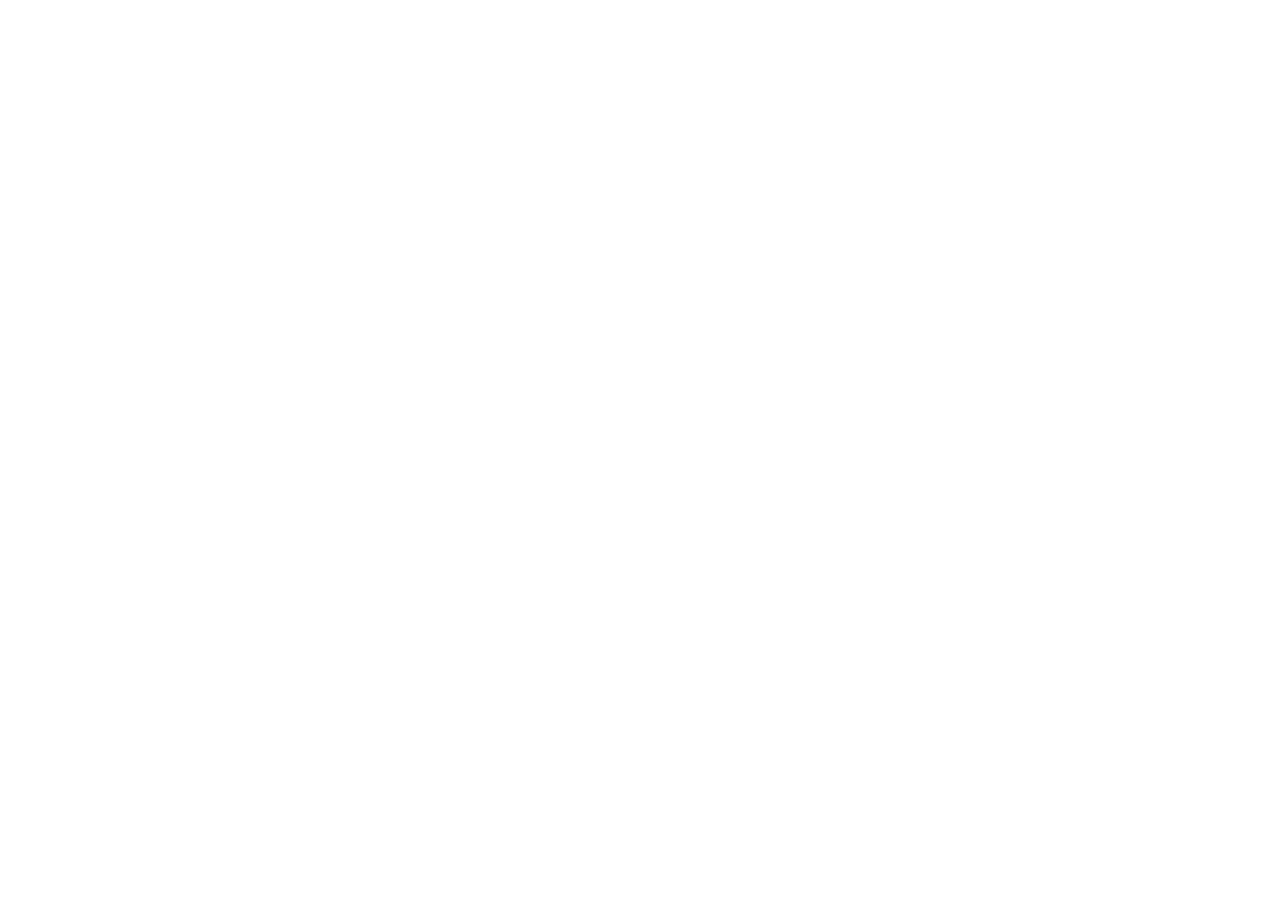
==== index.html @ 296a54e6 "初始化项目" ====
<!DOCTYPE html>
<html lang="en">
<head>
    <meta charset="UTF-8">
    <meta name="viewport" content="width=device-width, initial-scale=1.0">
    <title>Document</title>
</head>
<body>
    
</body>
</html>
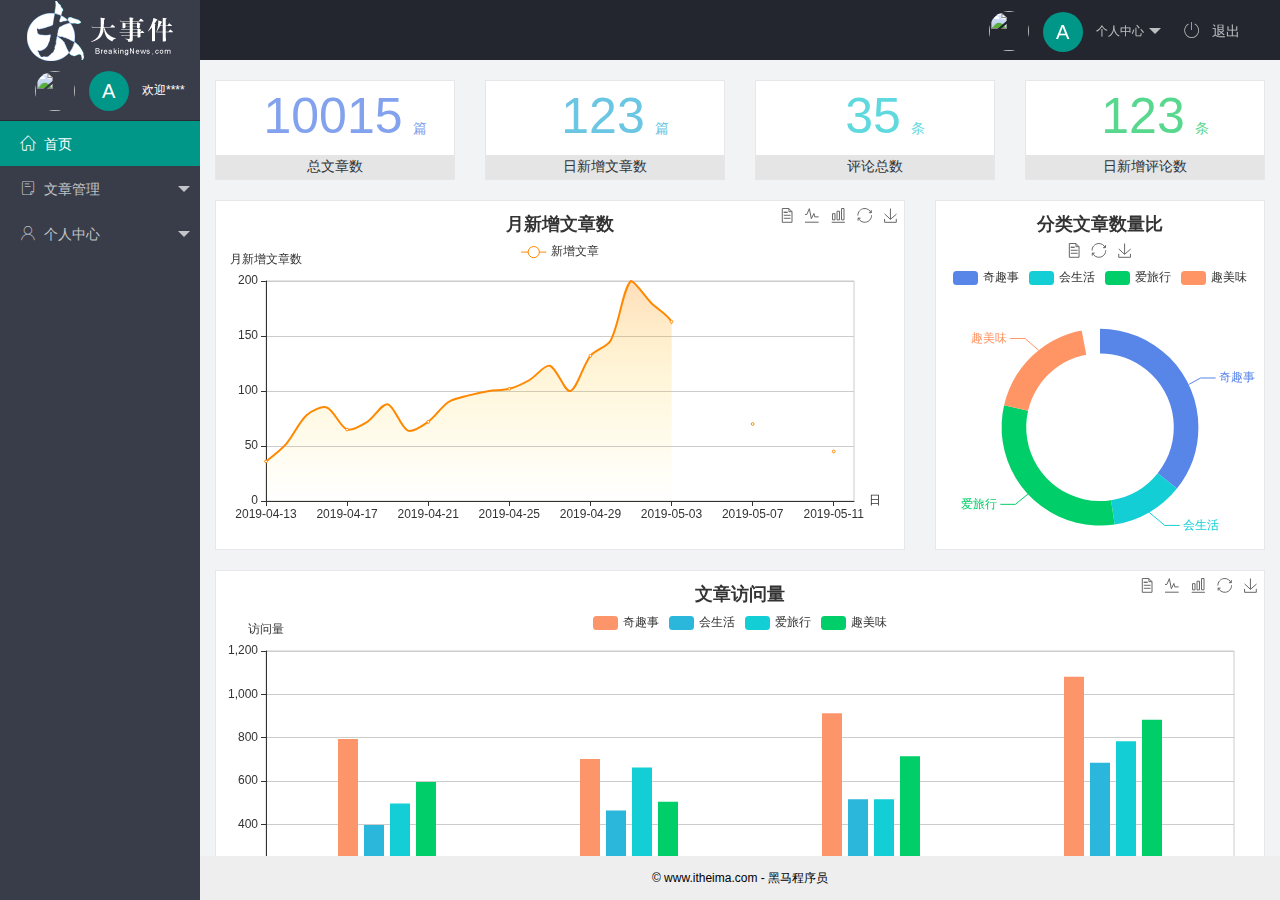
==== commit ba54d8db: "完成了主页功能的开发" ====
--- a/index.html
+++ b/index.html
@@ -3,9 +3,90 @@
 <head>
     <meta charset="UTF-8">
     <meta name="viewport" content="width=device-width, initial-scale=1.0">
-    <title>Document</title>
+    <title>后台主页</title>
+    <link rel="stylesheet" href="/assets/lib/layui/css/layui.css">
+    <!-- 引入项目下面生成的 fontclass 代码： -->
+    <link rel="stylesheet" href="/assets/fonts/iconfont.css">
+    <!-- 导入自己的样式表 -->
+    <link rel="stylesheet" href="/assets/css/index.css"/>
 </head>
 <body>
-    
-</body>
+    <div class="layui-layout layui-layout-admin">
+      <div class="layui-header">
+        <div class="layui-logo layui-hide-xs layui-bg-black"><img src="/assets/images/logo.png" alt=""/></div>
+        <!-- 头部区域（可配合layui 已有的水平导航） -->
+        <ul class="layui-nav layui-layout-right">
+          <li class="layui-nav-item layui-hide layui-show-md-inline-block">
+            <a href="javascript:;" class="userinfo">
+              <img src="//tva1.sinaimg.cn/crop.0.0.118.118.180/5db11ff4gw1e77d3nqrv8j203b03cweg.jpg" class="layui-nav-img">
+              <span class="text-avater">A</span>
+              个人中心
+            </a>
+            <dl class="layui-nav-child">
+              <dd><a href="">基本资料</a></dd>
+              <dd><a href="">更换头像</a></dd>
+              <dd><a href="">重置密码</a></dd>
+            </dl>
+          </li>
+          <li class="layui-nav-item" lay-header-event="menuRight" lay-unselect>
+            <a href="javascript:;" id="btnLogout">
+                <span class="iconfont icon-tuichu"></span>
+              退出
+            </a>
+          </li>
+        </ul>
+      </div>
+      
+      <div class="layui-side layui-bg-black">
+        <div class="layui-side-scroll">
+            <div class="userinfo">
+                <img src="//tva1.sinaimg.cn/crop.0.0.118.118.180/5db11ff4gw1e77d3nqrv8j203b03cweg.jpg" class="layui-nav-img">
+                <span class="text-avater">A</span>
+                <span id="veicome">欢迎****</span>
+            </div>
+          <!-- 左侧导航区域（可配合layui已有的垂直导航） -->
+          <ul class="layui-nav layui-nav-tree"  lay-shrink="all">
+            <li class="layui-nav-item layui-this"><a href="/home/dashboard.html" target="fm">
+                <span class="iconfont icon-home"></span>首页</a></li>
+            <li class="layui-nav-item ">
+              <a class="" href="javascript:;">
+                <span class="iconfont icon-16"></span>文章管理</a>
+              <dl class="layui-nav-child">
+                <dd><a href="javascript:;"><i class="layui-icon layui-icon-app"></i>文章类别</a></dd>
+                <dd><a href="javascript:;"><i class="layui-icon layui-icon-app"></i>文章列表</a></dd>
+                <dd><a href="javascript:;"><i class="layui-icon layui-icon-app"></i>发表文章</a></dd>
+              </dl>
+            </li>
+            <li class="layui-nav-item">
+              <a href="javascript:;">
+                <span class="iconfont icon-user"></span>个人中心</a>
+              <dl class="layui-nav-child">
+                <dd><a href="javascript:;"><i class="layui-icon layui-icon-app"></i>基本资料</a></dd>
+                <dd><a href="javascript:;"><i class="layui-icon layui-icon-app"></i>更换头像</a></dd>
+                <dd><a href="javascript:;"><i class="layui-icon layui-icon-app"></i>重置密码</a></dd>
+              </dl>
+            </li>
+          </ul>
+        </div>
+      </div>
+      
+      <div class="layui-body">
+        <!-- 内容主体区域 -->
+        <iframe src="/home/dashboard.html" name="fm" frameborder="0"></iframe>
+      </div>
+      
+      <div class="layui-footer">
+        <!-- 底部固定区域 -->
+        © www.itheima.com - 黑马程序员
+      </div>
+    </div>
+
+    <script src="/assets/lib/layui/layui.all.js"></script>
+    <!-- 导入jquery -->
+    <script src="/assets/lib/jquery.js"></script>
+    <!-- 导入baseAPI -->
+    <script src="/assets/js/baseApi.js"></script>
+    <!-- 导入自己的js文件 -->
+    <script src="/assets/js/index.js"></script>
+    </body>
 </html>--- a/assets/lib/layui/css/layui.css
+++ b/assets/lib/layui/css/layui.css
@@ -0,0 +1,2 @@
+/** layui-v2.5.5 MIT License By https://www.layui.com */
+ .layui-inline,img{display:inline-block;vertical-align:middle}h1,h2,h3,h4,h5,h6{font-weight:400}.layui-edge,.layui-header,.layui-inline,.layui-main{position:relative}.layui-body,.layui-edge,.layui-elip{overflow:hidden}.layui-btn,.layui-edge,.layui-inline,img{vertical-align:middle}.layui-btn,.layui-disabled,.layui-icon,.layui-unselect{-moz-user-select:none;-webkit-user-select:none;-ms-user-select:none}.layui-elip,.layui-form-checkbox span,.layui-form-pane .layui-form-label{text-overflow:ellipsis;white-space:nowrap}.layui-breadcrumb,.layui-tree-btnGroup{visibility:hidden}blockquote,body,button,dd,div,dl,dt,form,h1,h2,h3,h4,h5,h6,input,li,ol,p,pre,td,textarea,th,ul{margin:0;padding:0;-webkit-tap-highlight-color:rgba(0,0,0,0)}a:active,a:hover{outline:0}img{border:none}li{list-style:none}table{border-collapse:collapse;border-spacing:0}h4,h5,h6{font-size:100%}button,input,optgroup,option,select,textarea{font-family:inherit;font-size:inherit;font-style:inherit;font-weight:inherit;outline:0}pre{white-space:pre-wrap;white-space:-moz-pre-wrap;white-space:-pre-wrap;white-space:-o-pre-wrap;word-wrap:break-word}body{line-height:24px;font:14px Helvetica Neue,Helvetica,PingFang SC,Tahoma,Arial,sans-serif}hr{height:1px;margin:10px 0;border:0;clear:both}a{color:#333;text-decoration:none}a:hover{color:#777}a cite{font-style:normal;*cursor:pointer}.layui-border-box,.layui-border-box *{box-sizing:border-box}.layui-box,.layui-box *{box-sizing:content-box}.layui-clear{clear:both;*zoom:1}.layui-clear:after{content:'\20';clear:both;*zoom:1;display:block;height:0}.layui-inline{*display:inline;*zoom:1}.layui-edge{display:inline-block;width:0;height:0;border-width:6px;border-style:dashed;border-color:transparent}.layui-edge-top{top:-4px;border-bottom-color:#999;border-bottom-style:solid}.layui-edge-right{border-left-color:#999;border-left-style:solid}.layui-edge-bottom{top:2px;border-top-color:#999;border-top-style:solid}.layui-edge-left{border-right-color:#999;border-right-style:solid}.layui-disabled,.layui-disabled:hover{color:#d2d2d2!important;cursor:not-allowed!important}.layui-circle{border-radius:100%}.layui-show{display:block!important}.layui-hide{display:none!important}@font-face{font-family:layui-icon;src:url(../font/iconfont.eot?v=250);src:url(../font/iconfont.eot?v=250#iefix) format('embedded-opentype'),url(../font/iconfont.woff2?v=250) format('woff2'),url(../font/iconfont.woff?v=250) format('woff'),url(../font/iconfont.ttf?v=250) format('truetype'),url(../font/iconfont.svg?v=250#layui-icon) format('svg')}.layui-icon{font-family:layui-icon!important;font-size:16px;font-style:normal;-webkit-font-smoothing:antialiased;-moz-osx-font-smoothing:grayscale}.layui-icon-reply-fill:before{content:"\e611"}.layui-icon-set-fill:before{content:"\e614"}.layui-icon-menu-fill:before{content:"\e60f"}.layui-icon-search:before{content:"\e615"}.layui-icon-share:before{content:"\e641"}.layui-icon-set-sm:before{content:"\e620"}.layui-icon-engine:before{content:"\e628"}.layui-icon-close:before{content:"\1006"}.layui-icon-close-fill:before{content:"\1007"}.layui-icon-chart-screen:before{content:"\e629"}.layui-icon-star:before{content:"\e600"}.layui-icon-circle-dot:before{content:"\e617"}.layui-icon-chat:before{content:"\e606"}.layui-icon-release:before{content:"\e609"}.layui-icon-list:before{content:"\e60a"}.layui-icon-chart:before{content:"\e62c"}.layui-icon-ok-circle:before{content:"\1005"}.layui-icon-layim-theme:before{content:"\e61b"}.layui-icon-table:before{content:"\e62d"}.layui-icon-right:before{content:"\e602"}.layui-icon-left:before{content:"\e603"}.layui-icon-cart-simple:before{content:"\e698"}.layui-icon-face-cry:before{content:"\e69c"}.layui-icon-face-smile:before{content:"\e6af"}.layui-icon-survey:before{content:"\e6b2"}.layui-icon-tree:before{content:"\e62e"}.layui-icon-upload-circle:before{content:"\e62f"}.layui-icon-add-circle:before{content:"\e61f"}.layui-icon-download-circle:before{content:"\e601"}.layui-icon-templeate-1:before{content:"\e630"}.layui-icon-util:before{content:"\e631"}.layui-icon-face-surprised:before{content:"\e664"}.layui-icon-edit:before{content:"\e642"}.layui-icon-speaker:before{content:"\e645"}.layui-icon-down:before{content:"\e61a"}.layui-icon-file:before{content:"\e621"}.layui-icon-layouts:before{content:"\e632"}.layui-icon-rate-half:before{content:"\e6c9"}.layui-icon-add-circle-fine:before{content:"\e608"}.layui-icon-prev-circle:before{content:"\e633"}.layui-icon-read:before{content:"\e705"}.layui-icon-404:before{content:"\e61c"}.layui-icon-carousel:before{content:"\e634"}.layui-icon-help:before{content:"\e607"}.layui-icon-code-circle:before{content:"\e635"}.layui-icon-water:before{content:"\e636"}.layui-icon-username:before{content:"\e66f"}.layui-icon-find-fill:before{content:"\e670"}.layui-icon-about:before{content:"\e60b"}.layui-icon-location:before{content:"\e715"}.layui-icon-up:before{content:"\e619"}.layui-icon-pause:before{content:"\e651"}.layui-icon-date:before{content:"\e637"}.layui-icon-layim-uploadfile:before{content:"\e61d"}.layui-icon-delete:before{content:"\e640"}.layui-icon-play:before{content:"\e652"}.layui-icon-top:before{content:"\e604"}.layui-icon-friends:before{content:"\e612"}.layui-icon-refresh-3:before{content:"\e9aa"}.layui-icon-ok:before{content:"\e605"}.layui-icon-layer:before{content:"\e638"}.layui-icon-face-smile-fine:before{content:"\e60c"}.layui-icon-dollar:before{content:"\e659"}.layui-icon-group:before{content:"\e613"}.layui-icon-layim-download:before{content:"\e61e"}.layui-icon-picture-fine:before{content:"\e60d"}.layui-icon-link:before{content:"\e64c"}.layui-icon-diamond:before{content:"\e735"}.layui-icon-log:before{content:"\e60e"}.layui-icon-rate-solid:before{content:"\e67a"}.layui-icon-fonts-del:before{content:"\e64f"}.layui-icon-unlink:before{content:"\e64d"}.layui-icon-fonts-clear:before{content:"\e639"}.layui-icon-triangle-r:before{content:"\e623"}.layui-icon-circle:before{content:"\e63f"}.layui-icon-radio:before{content:"\e643"}.layui-icon-align-center:before{content:"\e647"}.layui-icon-align-right:before{content:"\e648"}.layui-icon-align-left:before{content:"\e649"}.layui-icon-loading-1:before{content:"\e63e"}.layui-icon-return:before{content:"\e65c"}.layui-icon-fonts-strong:before{content:"\e62b"}.layui-icon-upload:before{content:"\e67c"}.layui-icon-dialogue:before{content:"\e63a"}.layui-icon-video:before{content:"\e6ed"}.layui-icon-headset:before{content:"\e6fc"}.layui-icon-cellphone-fine:before{content:"\e63b"}.layui-icon-add-1:before{content:"\e654"}.layui-icon-face-smile-b:before{content:"\e650"}.layui-icon-fonts-html:before{content:"\e64b"}.layui-icon-form:before{content:"\e63c"}.layui-icon-cart:before{content:"\e657"}.layui-icon-camera-fill:before{content:"\e65d"}.layui-icon-tabs:before{content:"\e62a"}.layui-icon-fonts-code:before{content:"\e64e"}.layui-icon-fire:before{content:"\e756"}.layui-icon-set:before{content:"\e716"}.layui-icon-fonts-u:before{content:"\e646"}.layui-icon-triangle-d:before{content:"\e625"}.layui-icon-tips:before{content:"\e702"}.layui-icon-picture:before{content:"\e64a"}.layui-icon-more-vertical:before{content:"\e671"}.layui-icon-flag:before{content:"\e66c"}.layui-icon-loading:before{content:"\e63d"}.layui-icon-fonts-i:before{content:"\e644"}.layui-icon-refresh-1:before{content:"\e666"}.layui-icon-rmb:before{content:"\e65e"}.layui-icon-home:before{content:"\e68e"}.layui-icon-user:before{content:"\e770"}.layui-icon-notice:before{content:"\e667"}.layui-icon-login-weibo:before{content:"\e675"}.layui-icon-voice:before{content:"\e688"}.layui-icon-upload-drag:before{content:"\e681"}.layui-icon-login-qq:before{content:"\e676"}.layui-icon-snowflake:before{content:"\e6b1"}.layui-icon-file-b:before{content:"\e655"}.layui-icon-template:before{content:"\e663"}.layui-icon-auz:before{content:"\e672"}.layui-icon-console:before{content:"\e665"}.layui-icon-app:before{content:"\e653"}.layui-icon-prev:before{content:"\e65a"}.layui-icon-website:before{content:"\e7ae"}.layui-icon-next:before{content:"\e65b"}.layui-icon-component:before{content:"\e857"}.layui-icon-more:before{content:"\e65f"}.layui-icon-login-wechat:before{content:"\e677"}.layui-icon-shrink-right:before{content:"\e668"}.layui-icon-spread-left:before{content:"\e66b"}.layui-icon-camera:before{content:"\e660"}.layui-icon-note:before{content:"\e66e"}.layui-icon-refresh:before{content:"\e669"}.layui-icon-female:before{content:"\e661"}.layui-icon-male:before{content:"\e662"}.layui-icon-password:before{content:"\e673"}.layui-icon-senior:before{content:"\e674"}.layui-icon-theme:before{content:"\e66a"}.layui-icon-tread:before{content:"\e6c5"}.layui-icon-praise:before{content:"\e6c6"}.layui-icon-star-fill:before{content:"\e658"}.layui-icon-rate:before{content:"\e67b"}.layui-icon-template-1:before{content:"\e656"}.layui-icon-vercode:before{content:"\e679"}.layui-icon-cellphone:before{content:"\e678"}.layui-icon-screen-full:before{content:"\e622"}.layui-icon-screen-restore:before{content:"\e758"}.layui-icon-cols:before{content:"\e610"}.layui-icon-export:before{content:"\e67d"}.layui-icon-print:before{content:"\e66d"}.layui-icon-slider:before{content:"\e714"}.layui-icon-addition:before{content:"\e624"}.layui-icon-subtraction:before{content:"\e67e"}.layui-icon-service:before{content:"\e626"}.layui-icon-transfer:before{content:"\e691"}.layui-main{width:1140px;margin:0 auto}.layui-header{z-index:1000;height:60px}.layui-header a:hover{transition:all .5s;-webkit-transition:all .5s}.layui-side{position:fixed;left:0;top:0;bottom:0;z-index:999;width:200px;overflow-x:hidden}.layui-side-scroll{position:relative;width:220px;height:100%;overflow-x:hidden}.layui-body{position:absolute;left:200px;right:0;top:0;bottom:0;z-index:998;width:auto;overflow-y:auto;box-sizing:border-box}.layui-layout-body{overflow:hidden}.layui-layout-admin .layui-header{background-color:#23262E}.layui-layout-admin .layui-side{top:60px;width:200px;overflow-x:hidden}.layui-layout-admin .layui-body{position:fixed;top:60px;bottom:44px}.layui-layout-admin .layui-main{width:auto;margin:0 15px}.layui-layout-admin .layui-footer{position:fixed;left:200px;right:0;bottom:0;height:44px;line-height:44px;padding:0 15px;background-color:#eee}.layui-layout-admin .layui-logo{position:absolute;left:0;top:0;width:200px;height:100%;line-height:60px;text-align:center;color:#009688;font-size:16px}.layui-layout-admin .layui-header .layui-nav{background:0 0}.layui-layout-left{position:absolute!important;left:200px;top:0}.layui-layout-right{position:absolute!important;right:0;top:0}.layui-container{position:relative;margin:0 auto;padding:0 15px;box-sizing:border-box}.layui-fluid{position:relative;margin:0 auto;padding:0 15px}.layui-row:after,.layui-row:before{content:'';display:block;clear:both}.layui-col-lg1,.layui-col-lg10,.layui-col-lg11,.layui-col-lg12,.layui-col-lg2,.layui-col-lg3,.layui-col-lg4,.layui-col-lg5,.layui-col-lg6,.layui-col-lg7,.layui-col-lg8,.layui-col-lg9,.layui-col-md1,.layui-col-md10,.layui-col-md11,.layui-col-md12,.layui-col-md2,.layui-col-md3,.layui-col-md4,.layui-col-md5,.layui-col-md6,.layui-col-md7,.layui-col-md8,.layui-col-md9,.layui-col-sm1,.layui-col-sm10,.layui-col-sm11,.layui-col-sm12,.layui-col-sm2,.layui-col-sm3,.layui-col-sm4,.layui-col-sm5,.layui-col-sm6,.layui-col-sm7,.layui-col-sm8,.layui-col-sm9,.layui-col-xs1,.layui-col-xs10,.layui-col-xs11,.layui-col-xs12,.layui-col-xs2,.layui-col-xs3,.layui-col-xs4,.layui-col-xs5,.layui-col-xs6,.layui-col-xs7,.layui-col-xs8,.layui-col-xs9{position:relative;display:block;box-sizing:border-box}.layui-col-xs1,.layui-col-xs10,.layui-col-xs11,.layui-col-xs12,.layui-col-xs2,.layui-col-xs3,.layui-col-xs4,.layui-col-xs5,.layui-col-xs6,.layui-col-xs7,.layui-col-xs8,.layui-col-xs9{float:left}.layui-col-xs1{width:8.33333333%}.layui-col-xs2{width:16.66666667%}.layui-col-xs3{width:25%}.layui-col-xs4{width:33.33333333%}.layui-col-xs5{width:41.66666667%}.layui-col-xs6{width:50%}.layui-col-xs7{width:58.33333333%}.layui-col-xs8{width:66.66666667%}.layui-col-xs9{width:75%}.layui-col-xs10{width:83.33333333%}.layui-col-xs11{width:91.66666667%}.layui-col-xs12{width:100%}.layui-col-xs-offset1{margin-left:8.33333333%}.layui-col-xs-offset2{margin-left:16.66666667%}.layui-col-xs-offset3{margin-left:25%}.layui-col-xs-offset4{margin-left:33.33333333%}.layui-col-xs-offset5{margin-left:41.66666667%}.layui-col-xs-offset6{margin-left:50%}.layui-col-xs-offset7{margin-left:58.33333333%}.layui-col-xs-offset8{margin-left:66.66666667%}.layui-col-xs-offset9{margin-left:75%}.layui-col-xs-offset10{margin-left:83.33333333%}.layui-col-xs-offset11{margin-left:91.66666667%}.layui-col-xs-offset12{margin-left:100%}@media screen and (max-width:768px){.layui-hide-xs{display:none!important}.layui-show-xs-block{display:block!important}.layui-show-xs-inline{display:inline!important}.layui-show-xs-inline-block{display:inline-block!important}}@media screen and (min-width:768px){.layui-container{width:750px}.layui-hide-sm{display:none!important}.layui-show-sm-block{display:block!important}.layui-show-sm-inline{display:inline!important}.layui-show-sm-inline-block{display:inline-block!important}.layui-col-sm1,.layui-col-sm10,.layui-col-sm11,.layui-col-sm12,.layui-col-sm2,.layui-col-sm3,.layui-col-sm4,.layui-col-sm5,.layui-col-sm6,.layui-col-sm7,.layui-col-sm8,.layui-col-sm9{float:left}.layui-col-sm1{width:8.33333333%}.layui-col-sm2{width:16.66666667%}.layui-col-sm3{width:25%}.layui-col-sm4{width:33.33333333%}.layui-col-sm5{width:41.66666667%}.layui-col-sm6{width:50%}.layui-col-sm7{width:58.33333333%}.layui-col-sm8{width:66.66666667%}.layui-col-sm9{width:75%}.layui-col-sm10{width:83.33333333%}.layui-col-sm11{width:91.66666667%}.layui-col-sm12{width:100%}.layui-col-sm-offset1{margin-left:8.33333333%}.layui-col-sm-offset2{margin-left:16.66666667%}.layui-col-sm-offset3{margin-left:25%}.layui-col-sm-offset4{margin-left:33.33333333%}.layui-col-sm-offset5{margin-left:41.66666667%}.layui-col-sm-offset6{margin-left:50%}.layui-col-sm-offset7{margin-left:58.33333333%}.layui-col-sm-offset8{margin-left:66.66666667%}.layui-col-sm-offset9{margin-left:75%}.layui-col-sm-offset10{margin-left:83.33333333%}.layui-col-sm-offset11{margin-left:91.66666667%}.layui-col-sm-offset12{margin-left:100%}}@media screen and (min-width:992px){.layui-container{width:970px}.layui-hide-md{display:none!important}.layui-show-md-block{display:block!important}.layui-show-md-inline{display:inline!important}.layui-show-md-inline-block{display:inline-block!important}.layui-col-md1,.layui-col-md10,.layui-col-md11,.layui-col-md12,.layui-col-md2,.layui-col-md3,.layui-col-md4,.layui-col-md5,.layui-col-md6,.layui-col-md7,.layui-col-md8,.layui-col-md9{float:left}.layui-col-md1{width:8.33333333%}.layui-col-md2{width:16.66666667%}.layui-col-md3{width:25%}.layui-col-md4{width:33.33333333%}.layui-col-md5{width:41.66666667%}.layui-col-md6{width:50%}.layui-col-md7{width:58.33333333%}.layui-col-md8{width:66.66666667%}.layui-col-md9{width:75%}.layui-col-md10{width:83.33333333%}.layui-col-md11{width:91.66666667%}.layui-col-md12{width:100%}.layui-col-md-offset1{margin-left:8.33333333%}.layui-col-md-offset2{margin-left:16.66666667%}.layui-col-md-offset3{margin-left:25%}.layui-col-md-offset4{margin-left:33.33333333%}.layui-col-md-offset5{margin-left:41.66666667%}.layui-col-md-offset6{margin-left:50%}.layui-col-md-offset7{margin-left:58.33333333%}.layui-col-md-offset8{margin-left:66.66666667%}.layui-col-md-offset9{margin-left:75%}.layui-col-md-offset10{margin-left:83.33333333%}.layui-col-md-offset11{margin-left:91.66666667%}.layui-col-md-offset12{margin-left:100%}}@media screen and (min-width:1200px){.layui-container{width:1170px}.layui-hide-lg{display:none!important}.layui-show-lg-block{display:block!important}.layui-show-lg-inline{display:inline!important}.layui-show-lg-inline-block{display:inline-block!important}.layui-col-lg1,.layui-col-lg10,.layui-col-lg11,.layui-col-lg12,.layui-col-lg2,.layui-col-lg3,.layui-col-lg4,.layui-col-lg5,.layui-col-lg6,.layui-col-lg7,.layui-col-lg8,.layui-col-lg9{float:left}.layui-col-lg1{width:8.33333333%}.layui-col-lg2{width:16.66666667%}.layui-col-lg3{width:25%}.layui-col-lg4{width:33.33333333%}.layui-col-lg5{width:41.66666667%}.layui-col-lg6{width:50%}.layui-col-lg7{width:58.33333333%}.layui-col-lg8{width:66.66666667%}.layui-col-lg9{width:75%}.layui-col-lg10{width:83.33333333%}.layui-col-lg11{width:91.66666667%}.layui-col-lg12{width:100%}.layui-col-lg-offset1{margin-left:8.33333333%}.layui-col-lg-offset2{margin-left:16.66666667%}.layui-col-lg-offset3{margin-left:25%}.layui-col-lg-offset4{margin-left:33.33333333%}.layui-col-lg-offset5{margin-left:41.66666667%}.layui-col-lg-offset6{margin-left:50%}.layui-col-lg-offset7{margin-left:58.33333333%}.layui-col-lg-offset8{margin-left:66.66666667%}.layui-col-lg-offset9{margin-left:75%}.layui-col-lg-offset10{margin-left:83.33333333%}.layui-col-lg-offset11{margin-left:91.66666667%}.layui-col-lg-offset12{margin-left:100%}}.layui-col-space1{margin:-.5px}.layui-col-space1>*{padding:.5px}.layui-col-space3{margin:-1.5px}.layui-col-space3>*{padding:1.5px}.layui-col-space5{margin:-2.5px}.layui-col-space5>*{padding:2.5px}.layui-col-space8{margin:-3.5px}.layui-col-space8>*{padding:3.5px}.layui-col-space10{margin:-5px}.layui-col-space10>*{padding:5px}.layui-col-space12{margin:-6px}.layui-col-space12>*{padding:6px}.layui-col-space15{margin:-7.5px}.layui-col-space15>*{padding:7.5px}.layui-col-space18{margin:-9px}.layui-col-space18>*{padding:9px}.layui-col-space20{margin:-10px}.layui-col-space20>*{padding:10px}.layui-col-space22{margin:-11px}.layui-col-space22>*{padding:11px}.layui-col-space25{margin:-12.5px}.layui-col-space25>*{padding:12.5px}.layui-col-space30{margin:-15px}.layui-col-space30>*{padding:15px}.layui-btn,.layui-input,.layui-select,.layui-textarea,.layui-upload-button{outline:0;-webkit-appearance:none;transition:all .3s;-webkit-transition:all .3s;box-sizing:border-box}.layui-elem-quote{margin-bottom:10px;padding:15px;line-height:22px;border-left:5px solid #009688;border-radius:0 2px 2px 0;background-color:#f2f2f2}.layui-quote-nm{border-style:solid;border-width:1px 1px 1px 5px;background:0 0}.layui-elem-field{margin-bottom:10px;padding:0;border-width:1px;border-style:solid}.layui-elem-field legend{margin-left:20px;padding:0 10px;font-size:20px;font-weight:300}.layui-field-title{margin:10px 0 20px;border-width:1px 0 0}.layui-field-box{padding:10px 15px}.layui-field-title .layui-field-box{padding:10px 0}.layui-progress{position:relative;height:6px;border-radius:20px;background-color:#e2e2e2}.layui-progress-bar{position:absolute;left:0;top:0;width:0;max-width:100%;height:6px;border-radius:20px;text-align:right;background-color:#5FB878;transition:all .3s;-webkit-transition:all .3s}.layui-progress-big,.layui-progress-big .layui-progress-bar{height:18px;line-height:18px}.layui-progress-text{position:relative;top:-20px;line-height:18px;font-size:12px;color:#666}.layui-progress-big .layui-progress-text{position:static;padding:0 10px;color:#fff}.layui-collapse{border-width:1px;border-style:solid;border-radius:2px}.layui-colla-content,.layui-colla-item{border-top-width:1px;border-top-style:solid}.layui-colla-item:first-child{border-top:none}.layui-colla-title{position:relative;height:42px;line-height:42px;padding:0 15px 0 35px;color:#333;background-color:#f2f2f2;cursor:pointer;font-size:14px;overflow:hidden}.layui-colla-content{display:none;padding:10px 15px;line-height:22px;color:#666}.layui-colla-icon{position:absolute;left:15px;top:0;font-size:14px}.layui-card{margin-bottom:15px;border-radius:2px;background-color:#fff;box-shadow:0 1px 2px 0 rgba(0,0,0,.05)}.layui-card:last-child{margin-bottom:0}.layui-card-header{position:relative;height:42px;line-height:42px;padding:0 15px;border-bottom:1px solid #f6f6f6;color:#333;border-radius:2px 2px 0 0;font-size:14px}.layui-bg-black,.layui-bg-blue,.layui-bg-cyan,.layui-bg-green,.layui-bg-orange,.layui-bg-red{color:#fff!important}.layui-card-body{position:relative;padding:10px 15px;line-height:24px}.layui-card-body[pad15]{padding:15px}.layui-card-body[pad20]{padding:20px}.layui-card-body .layui-table{margin:5px 0}.layui-card .layui-tab{margin:0}.layui-panel-window{position:relative;padding:15px;border-radius:0;border-top:5px solid #E6E6E6;background-color:#fff}.layui-auxiliar-moving{position:fixed;left:0;right:0;top:0;bottom:0;width:100%;height:100%;background:0 0;z-index:9999999999}.layui-form-label,.layui-form-mid,.layui-form-select,.layui-input-block,.layui-input-inline,.layui-textarea{position:relative}.layui-bg-red{background-color:#FF5722!important}.layui-bg-orange{background-color:#FFB800!important}.layui-bg-green{background-color:#009688!important}.layui-bg-cyan{background-color:#2F4056!important}.layui-bg-blue{background-color:#1E9FFF!important}.layui-bg-black{background-color:#393D49!important}.layui-bg-gray{background-color:#eee!important;color:#666!important}.layui-badge-rim,.layui-colla-content,.layui-colla-item,.layui-collapse,.layui-elem-field,.layui-form-pane .layui-form-item[pane],.layui-form-pane .layui-form-label,.layui-input,.layui-layedit,.layui-layedit-tool,.layui-quote-nm,.layui-select,.layui-tab-bar,.layui-tab-card,.layui-tab-title,.layui-tab-title .layui-this:after,.layui-textarea{border-color:#e6e6e6}.layui-timeline-item:before,hr{background-color:#e6e6e6}.layui-text{line-height:22px;font-size:14px;color:#666}.layui-text h1,.layui-text h2,.layui-text h3{font-weight:500;color:#333}.layui-text h1{font-size:30px}.layui-text h2{font-size:24px}.layui-text h3{font-size:18px}.layui-text a:not(.layui-btn){color:#01AAED}.layui-text a:not(.layui-btn):hover{text-decoration:underline}.layui-text ul{padding:5px 0 5px 15px}.layui-text ul li{margin-top:5px;list-style-type:disc}.layui-text em,.layui-word-aux{color:#999!important;padding:0 5px!important}.layui-btn{display:inline-block;height:38px;line-height:38px;padding:0 18px;background-color:#009688;color:#fff;white-space:nowrap;text-align:center;font-size:14px;border:none;border-radius:2px;cursor:pointer}.layui-btn:hover{opacity:.8;filter:alpha(opacity=80);color:#fff}.layui-btn:active{opacity:1;filter:alpha(opacity=100)}.layui-btn+.layui-btn{margin-left:10px}.layui-btn-container{font-size:0}.layui-btn-container .layui-btn{margin-right:10px;margin-bottom:10px}.layui-btn-container .layui-btn+.layui-btn{margin-left:0}.layui-table .layui-btn-container .layui-btn{margin-bottom:9px}.layui-btn-radius{border-radius:100px}.layui-btn .layui-icon{margin-right:3px;font-size:18px;vertical-align:bottom;vertical-align:middle\9}.layui-btn-primary{border:1px solid #C9C9C9;background-color:#fff;color:#555}.layui-btn-primary:hover{border-color:#009688;color:#333}.layui-btn-normal{background-color:#1E9FFF}.layui-btn-warm{background-color:#FFB800}.layui-btn-danger{background-color:#FF5722}.layui-btn-checked{background-color:#5FB878}.layui-btn-disabled,.layui-btn-disabled:active,.layui-btn-disabled:hover{border:1px solid #e6e6e6;background-color:#FBFBFB;color:#C9C9C9;cursor:not-allowed;opacity:1}.layui-btn-lg{height:44px;line-height:44px;padding:0 25px;font-size:16px}.layui-btn-sm{height:30px;line-height:30px;padding:0 10px;font-size:12px}.layui-btn-sm i{font-size:16px!important}.layui-btn-xs{height:22px;line-height:22px;padding:0 5px;font-size:12px}.layui-btn-xs i{font-size:14px!important}.layui-btn-group{display:inline-block;vertical-align:middle;font-size:0}.layui-btn-group .layui-btn{margin-left:0!important;margin-right:0!important;border-left:1px solid rgba(255,255,255,.5);border-radius:0}.layui-btn-group .layui-btn-primary{border-left:none}.layui-btn-group .layui-btn-primary:hover{border-color:#C9C9C9;color:#009688}.layui-btn-group .layui-btn:first-child{border-left:none;border-radius:2px 0 0 2px}.layui-btn-group .layui-btn-primary:first-child{border-left:1px solid #c9c9c9}.layui-btn-group .layui-btn:last-child{border-radius:0 2px 2px 0}.layui-btn-group .layui-btn+.layui-btn{margin-left:0}.layui-btn-group+.layui-btn-group{margin-left:10px}.layui-btn-fluid{width:100%}.layui-input,.layui-select,.layui-textarea{height:38px;line-height:1.3;line-height:38px\9;border-width:1px;border-style:solid;background-color:#fff;border-radius:2px}.layui-input::-webkit-input-placeholder,.layui-select::-webkit-input-placeholder,.layui-textarea::-webkit-input-placeholder{line-height:1.3}.layui-input,.layui-textarea{display:block;width:100%;padding-left:10px}.layui-input:hover,.layui-textarea:hover{border-color:#D2D2D2!important}.layui-input:focus,.layui-textarea:focus{border-color:#C9C9C9!important}.layui-textarea{min-height:100px;height:auto;line-height:20px;padding:6px 10px;resize:vertical}.layui-select{padding:0 10px}.layui-form input[type=checkbox],.layui-form input[type=radio],.layui-form select{display:none}.layui-form [lay-ignore]{display:initial}.layui-form-item{margin-bottom:15px;clear:both;*zoom:1}.layui-form-item:after{content:'\20';clear:both;*zoom:1;display:block;height:0}.layui-form-label{float:left;display:block;padding:9px 15px;width:80px;font-weight:400;line-height:20px;text-align:right}.layui-form-label-col{display:block;float:none;padding:9px 0;line-height:20px;text-align:left}.layui-form-item .layui-inline{margin-bottom:5px;margin-right:10px}.layui-input-block{margin-left:110px;min-height:36px}.layui-input-inline{display:inline-block;vertical-align:middle}.layui-form-item .layui-input-inline{float:left;width:190px;margin-right:10px}.layui-form-text .layui-input-inline{width:auto}.layui-form-mid{float:left;display:block;padding:9px 0!important;line-height:20px;margin-right:10px}.layui-form-danger+.layui-form-select .layui-input,.layui-form-danger:focus{border-color:#FF5722!important}.layui-form-select .layui-input{padding-right:30px;cursor:pointer}.layui-form-select .layui-edge{position:absolute;right:10px;top:50%;margin-top:-3px;cursor:pointer;border-width:6px;border-top-color:#c2c2c2;border-top-style:solid;transition:all .3s;-webkit-transition:all .3s}.layui-form-select dl{display:none;position:absolute;left:0;top:42px;padding:5px 0;z-index:899;min-width:100%;border:1px solid #d2d2d2;max-height:300px;overflow-y:auto;background-color:#fff;border-radius:2px;box-shadow:0 2px 4px rgba(0,0,0,.12);box-sizing:border-box}.layui-form-select dl dd,.layui-form-select dl dt{padding:0 10px;line-height:36px;white-space:nowrap;overflow:hidden;text-overflow:ellipsis}.layui-form-select dl dt{font-size:12px;color:#999}.layui-form-select dl dd{cursor:pointer}.layui-form-select dl dd:hover{background-color:#f2f2f2;-webkit-transition:.5s all;transition:.5s all}.layui-form-select .layui-select-group dd{padding-left:20px}.layui-form-select dl dd.layui-select-tips{padding-left:10px!important;color:#999}.layui-form-select dl dd.layui-this{background-color:#5FB878;color:#fff}.layui-form-checkbox,.layui-form-select dl dd.layui-disabled{background-color:#fff}.layui-form-selected dl{display:block}.layui-form-checkbox,.layui-form-checkbox *,.layui-form-switch{display:inline-block;vertical-align:middle}.layui-form-selected .layui-edge{margin-top:-9px;-webkit-transform:rotate(180deg);transform:rotate(180deg);margin-top:-3px\9}:root .layui-form-selected .layui-edge{margin-top:-9px\0/IE9}.layui-form-selectup dl{top:auto;bottom:42px}.layui-select-none{margin:5px 0;text-align:center;color:#999}.layui-select-disabled .layui-disabled{border-color:#eee!important}.layui-select-disabled .layui-edge{border-top-color:#d2d2d2}.layui-form-checkbox{position:relative;height:30px;line-height:30px;margin-right:10px;padding-right:30px;cursor:pointer;font-size:0;-webkit-transition:.1s linear;transition:.1s linear;box-sizing:border-box}.layui-form-checkbox span{padding:0 10px;height:100%;font-size:14px;border-radius:2px 0 0 2px;background-color:#d2d2d2;color:#fff;overflow:hidden}.layui-form-checkbox:hover span{background-color:#c2c2c2}.layui-form-checkbox i{position:absolute;right:0;top:0;width:30px;height:28px;border:1px solid #d2d2d2;border-left:none;border-radius:0 2px 2px 0;color:#fff;font-size:20px;text-align:center}.layui-form-checkbox:hover i{border-color:#c2c2c2;color:#c2c2c2}.layui-form-checked,.layui-form-checked:hover{border-color:#5FB878}.layui-form-checked span,.layui-form-checked:hover span{background-color:#5FB878}.layui-form-checked i,.layui-form-checked:hover i{color:#5FB878}.layui-form-item .layui-form-checkbox{margin-top:4px}.layui-form-checkbox[lay-skin=primary]{height:auto!important;line-height:normal!important;min-width:18px;min-height:18px;border:none!important;margin-right:0;padding-left:28px;padding-right:0;background:0 0}.layui-form-checkbox[lay-skin=primary] span{padding-left:0;padding-right:15px;line-height:18px;background:0 0;color:#666}.layui-form-checkbox[lay-skin=primary] i{right:auto;left:0;width:16px;height:16px;line-height:16px;border:1px solid #d2d2d2;font-size:12px;border-radius:2px;background-color:#fff;-webkit-transition:.1s linear;transition:.1s linear}.layui-form-checkbox[lay-skin=primary]:hover i{border-color:#5FB878;color:#fff}.layui-form-checked[lay-skin=primary] i{border-color:#5FB878!important;background-color:#5FB878;color:#fff}.layui-checkbox-disbaled[lay-skin=primary] span{background:0 0!important;color:#c2c2c2}.layui-checkbox-disbaled[lay-skin=primary]:hover i{border-color:#d2d2d2}.layui-form-item .layui-form-checkbox[lay-skin=primary]{margin-top:10px}.layui-form-switch{position:relative;height:22px;line-height:22px;min-width:35px;padding:0 5px;margin-top:8px;border:1px solid #d2d2d2;border-radius:20px;cursor:pointer;background-color:#fff;-webkit-transition:.1s linear;transition:.1s linear}.layui-form-switch i{position:absolute;left:5px;top:3px;width:16px;height:16px;border-radius:20px;background-color:#d2d2d2;-webkit-transition:.1s linear;transition:.1s linear}.layui-form-switch em{position:relative;top:0;width:25px;margin-left:21px;padding:0!important;text-align:center!important;color:#999!important;font-style:normal!important;font-size:12px}.layui-form-onswitch{border-color:#5FB878;background-color:#5FB878}.layui-checkbox-disbaled,.layui-checkbox-disbaled i{border-color:#e2e2e2!important}.layui-form-onswitch i{left:100%;margin-left:-21px;background-color:#fff}.layui-form-onswitch em{margin-left:5px;margin-right:21px;color:#fff!important}.layui-checkbox-disbaled span{background-color:#e2e2e2!important}.layui-checkbox-disbaled:hover i{color:#fff!important}[lay-radio]{display:none}.layui-form-radio,.layui-form-radio *{display:inline-block;vertical-align:middle}.layui-form-radio{line-height:28px;margin:6px 10px 0 0;padding-right:10px;cursor:pointer;font-size:0}.layui-form-radio *{font-size:14px}.layui-form-radio>i{margin-right:8px;font-size:22px;color:#c2c2c2}.layui-form-radio>i:hover,.layui-form-radioed>i{color:#5FB878}.layui-radio-disbaled>i{color:#e2e2e2!important}.layui-form-pane .layui-form-label{width:110px;padding:8px 15px;height:38px;line-height:20px;border-width:1px;border-style:solid;border-radius:2px 0 0 2px;text-align:center;background-color:#FBFBFB;overflow:hidden;box-sizing:border-box}.layui-form-pane .layui-input-inline{margin-left:-1px}.layui-form-pane .layui-input-block{margin-left:110px;left:-1px}.layui-form-pane .layui-input{border-radius:0 2px 2px 0}.layui-form-pane .layui-form-text .layui-form-label{float:none;width:100%;border-radius:2px;box-sizing:border-box;text-align:left}.layui-form-pane .layui-form-text .layui-input-inline{display:block;margin:0;top:-1px;clear:both}.layui-form-pane .layui-form-text .layui-input-block{margin:0;left:0;top:-1px}.layui-form-pane .layui-form-text .layui-textarea{min-height:100px;border-radius:0 0 2px 2px}.layui-form-pane .layui-form-checkbox{margin:4px 0 4px 10px}.layui-form-pane .layui-form-radio,.layui-form-pane .layui-form-switch{margin-top:6px;margin-left:10px}.layui-form-pane .layui-form-item[pane]{position:relative;border-width:1px;border-style:solid}.layui-form-pane .layui-form-item[pane] .layui-form-label{position:absolute;left:0;top:0;height:100%;border-width:0 1px 0 0}.layui-form-pane .layui-form-item[pane] .layui-input-inline{margin-left:110px}@media screen and (max-width:450px){.layui-form-item .layui-form-label{text-overflow:ellipsis;overflow:hidden;white-space:nowrap}.layui-form-item .layui-inline{display:block;margin-right:0;margin-bottom:20px;clear:both}.layui-form-item .layui-inline:after{content:'\20';clear:both;display:block;height:0}.layui-form-item .layui-input-inline{display:block;float:none;left:-3px;width:auto;margin:0 0 10px 112px}.layui-form-item .layui-input-inline+.layui-form-mid{margin-left:110px;top:-5px;padding:0}.layui-form-item .layui-form-checkbox{margin-right:5px;margin-bottom:5px}}.layui-layedit{border-width:1px;border-style:solid;border-radius:2px}.layui-layedit-tool{padding:3px 5px;border-bottom-width:1px;border-bottom-style:solid;font-size:0}.layedit-tool-fixed{position:fixed;top:0;border-top:1px solid #e2e2e2}.layui-layedit-tool .layedit-tool-mid,.layui-layedit-tool .layui-icon{display:inline-block;vertical-align:middle;text-align:center;font-size:14px}.layui-layedit-tool .layui-icon{position:relative;width:32px;height:30px;line-height:30px;margin:3px 5px;color:#777;cursor:pointer;border-radius:2px}.layui-layedit-tool .layui-icon:hover{color:#393D49}.layui-layedit-tool .layui-icon:active{color:#000}.layui-layedit-tool .layedit-tool-active{background-color:#e2e2e2;color:#000}.layui-layedit-tool .layui-disabled,.layui-layedit-tool .layui-disabled:hover{color:#d2d2d2;cursor:not-allowed}.layui-layedit-tool .layedit-tool-mid{width:1px;height:18px;margin:0 10px;background-color:#d2d2d2}.layedit-tool-html{width:50px!important;font-size:30px!important}.layedit-tool-b,.layedit-tool-code,.layedit-tool-help{font-size:16px!important}.layedit-tool-d,.layedit-tool-face,.layedit-tool-image,.layedit-tool-unlink{font-size:18px!important}.layedit-tool-image input{position:absolute;font-size:0;left:0;top:0;width:100%;height:100%;opacity:.01;filter:Alpha(opacity=1);cursor:pointer}.layui-layedit-iframe iframe{display:block;width:100%}#LAY_layedit_code{overflow:hidden}.layui-laypage{display:inline-block;*display:inline;*zoom:1;vertical-align:middle;margin:10px 0;font-size:0}.layui-laypage>a:first-child,.layui-laypage>a:first-child em{border-radius:2px 0 0 2px}.layui-laypage>a:last-child,.layui-laypage>a:last-child em{border-radius:0 2px 2px 0}.layui-laypage>:first-child{margin-left:0!important}.layui-laypage>:last-child{margin-right:0!important}.layui-laypage a,.layui-laypage button,.layui-laypage input,.layui-laypage select,.layui-laypage span{border:1px solid #e2e2e2}.layui-laypage a,.layui-laypage span{display:inline-block;*display:inline;*zoom:1;vertical-align:middle;padding:0 15px;height:28px;line-height:28px;margin:0 -1px 5px 0;background-color:#fff;color:#333;font-size:12px}.layui-flow-more a *,.layui-laypage input,.layui-table-view select[lay-ignore]{display:inline-block}.layui-laypage a:hover{color:#009688}.layui-laypage em{font-style:normal}.layui-laypage .layui-laypage-spr{color:#999;font-weight:700}.layui-laypage a{text-decoration:none}.layui-laypage .layui-laypage-curr{position:relative}.layui-laypage .layui-laypage-curr em{position:relative;color:#fff}.layui-laypage .layui-laypage-curr .layui-laypage-em{position:absolute;left:-1px;top:-1px;padding:1px;width:100%;height:100%;background-color:#009688}.layui-laypage-em{border-radius:2px}.layui-laypage-next em,.layui-laypage-prev em{font-family:Sim sun;font-size:16px}.layui-laypage .layui-laypage-count,.layui-laypage .layui-laypage-limits,.layui-laypage .layui-laypage-refresh,.layui-laypage .layui-laypage-skip{margin-left:10px;margin-right:10px;padding:0;border:none}.layui-laypage .layui-laypage-limits,.layui-laypage .layui-laypage-refresh{vertical-align:top}.layui-laypage .layui-laypage-refresh i{font-size:18px;cursor:pointer}.layui-laypage select{height:22px;padding:3px;border-radius:2px;cursor:pointer}.layui-laypage .layui-laypage-skip{height:30px;line-height:30px;color:#999}.layui-laypage button,.layui-laypage input{height:30px;line-height:30px;border-radius:2px;vertical-align:top;background-color:#fff;box-sizing:border-box}.layui-laypage input{width:40px;margin:0 10px;padding:0 3px;text-align:center}.layui-laypage input:focus,.layui-laypage select:focus{border-color:#009688!important}.layui-laypage button{margin-left:10px;padding:0 10px;cursor:pointer}.layui-table,.layui-table-view{margin:10px 0}.layui-flow-more{margin:10px 0;text-align:center;color:#999;font-size:14px}.layui-flow-more a{height:32px;line-height:32px}.layui-flow-more a *{vertical-align:top}.layui-flow-more a cite{padding:0 20px;border-radius:3px;background-color:#eee;color:#333;font-style:normal}.layui-flow-more a cite:hover{opacity:.8}.layui-flow-more a i{font-size:30px;color:#737383}.layui-table{width:100%;background-color:#fff;color:#666}.layui-table tr{transition:all .3s;-webkit-transition:all .3s}.layui-table th{text-align:left;font-weight:400}.layui-table tbody tr:hover,.layui-table thead tr,.layui-table-click,.layui-table-header,.layui-table-hover,.layui-table-mend,.layui-table-patch,.layui-table-tool,.layui-table-total,.layui-table-total tr,.layui-table[lay-even] tr:nth-child(even){background-color:#f2f2f2}.layui-table td,.layui-table th,.layui-table-col-set,.layui-table-fixed-r,.layui-table-grid-down,.layui-table-header,.layui-table-page,.layui-table-tips-main,.layui-table-tool,.layui-table-total,.layui-table-view,.layui-table[lay-skin=line],.layui-table[lay-skin=row]{border-width:1px;border-style:solid;border-color:#e6e6e6}.layui-table td,.layui-table th{position:relative;padding:9px 15px;min-height:20px;line-height:20px;font-size:14px}.layui-table[lay-skin=line] td,.layui-table[lay-skin=line] th{border-width:0 0 1px}.layui-table[lay-skin=row] td,.layui-table[lay-skin=row] th{border-width:0 1px 0 0}.layui-table[lay-skin=nob] td,.layui-table[lay-skin=nob] th{border:none}.layui-table img{max-width:100px}.layui-table[lay-size=lg] td,.layui-table[lay-size=lg] th{padding:15px 30px}.layui-table-view .layui-table[lay-size=lg] .layui-table-cell{height:40px;line-height:40px}.layui-table[lay-size=sm] td,.layui-table[lay-size=sm] th{font-size:12px;padding:5px 10px}.layui-table-view .layui-table[lay-size=sm] .layui-table-cell{height:20px;line-height:20px}.layui-table[lay-data]{display:none}.layui-table-box{position:relative;overflow:hidden}.layui-table-view .layui-table{position:relative;width:auto;margin:0}.layui-table-view .layui-table[lay-skin=line]{border-width:0 1px 0 0}.layui-table-view .layui-table[lay-skin=row]{border-width:0 0 1px}.layui-table-view .layui-table td,.layui-table-view .layui-table th{padding:5px 0;border-top:none;border-left:none}.layui-table-view .layui-table th.layui-unselect .layui-table-cell span{cursor:pointer}.layui-table-view .layui-table td{cursor:default}.layui-table-view .layui-table td[data-edit=text]{cursor:text}.layui-table-view .layui-form-checkbox[lay-skin=primary] i{width:18px;height:18px}.layui-table-view .layui-form-radio{line-height:0;padding:0}.layui-table-view .layui-form-radio>i{margin:0;font-size:20px}.layui-table-init{position:absolute;left:0;top:0;width:100%;height:100%;text-align:center;z-index:110}.layui-table-init .layui-icon{position:absolute;left:50%;top:50%;margin:-15px 0 0 -15px;font-size:30px;color:#c2c2c2}.layui-table-header{border-width:0 0 1px;overflow:hidden}.layui-table-header .layui-table{margin-bottom:-1px}.layui-table-tool .layui-inline[lay-event]{position:relative;width:26px;height:26px;padding:5px;line-height:16px;margin-right:10px;text-align:center;color:#333;border:1px solid #ccc;cursor:pointer;-webkit-transition:.5s all;transition:.5s all}.layui-table-tool .layui-inline[lay-event]:hover{border:1px solid #999}.layui-table-tool-temp{padding-right:120px}.layui-table-tool-self{position:absolute;right:17px;top:10px}.layui-table-tool .layui-table-tool-self .layui-inline[lay-event]{margin:0 0 0 10px}.layui-table-tool-panel{position:absolute;top:29px;left:-1px;padding:5px 0;min-width:150px;min-height:40px;border:1px solid #d2d2d2;text-align:left;overflow-y:auto;background-color:#fff;box-shadow:0 2px 4px rgba(0,0,0,.12)}.layui-table-cell,.layui-table-tool-panel li{overflow:hidden;text-overflow:ellipsis;white-space:nowrap}.layui-table-tool-panel li{padding:0 10px;line-height:30px;-webkit-transition:.5s all;transition:.5s all}.layui-table-tool-panel li .layui-form-checkbox[lay-skin=primary]{width:100%;padding-left:28px}.layui-table-tool-panel li:hover{background-color:#f2f2f2}.layui-table-tool-panel li .layui-form-checkbox[lay-skin=primary] i{position:absolute;left:0;top:0}.layui-table-tool-panel li .layui-form-checkbox[lay-skin=primary] span{padding:0}.layui-table-tool .layui-table-tool-self .layui-table-tool-panel{left:auto;right:-1px}.layui-table-col-set{position:absolute;right:0;top:0;width:20px;height:100%;border-width:0 0 0 1px;background-color:#fff}.layui-table-sort{width:10px;height:20px;margin-left:5px;cursor:pointer!important}.layui-table-sort .layui-edge{position:absolute;left:5px;border-width:5px}.layui-table-sort .layui-table-sort-asc{top:3px;border-top:none;border-bottom-style:solid;border-bottom-color:#b2b2b2}.layui-table-sort .layui-table-sort-asc:hover{border-bottom-color:#666}.layui-table-sort .layui-table-sort-desc{bottom:5px;border-bottom:none;border-top-style:solid;border-top-color:#b2b2b2}.layui-table-sort .layui-table-sort-desc:hover{border-top-color:#666}.layui-table-sort[lay-sort=asc] .layui-table-sort-asc{border-bottom-color:#000}.layui-table-sort[lay-sort=desc] .layui-table-sort-desc{border-top-color:#000}.layui-table-cell{height:28px;line-height:28px;padding:0 15px;position:relative;box-sizing:border-box}.layui-table-cell .layui-form-checkbox[lay-skin=primary]{top:-1px;padding:0}.layui-table-cell .layui-table-link{color:#01AAED}.laytable-cell-checkbox,.laytable-cell-numbers,.laytable-cell-radio,.laytable-cell-space{padding:0;text-align:center}.layui-table-body{position:relative;overflow:auto;margin-right:-1px;margin-bottom:-1px}.layui-table-body .layui-none{line-height:26px;padding:15px;text-align:center;color:#999}.layui-table-fixed{position:absolute;left:0;top:0;z-index:101}.layui-table-fixed .layui-table-body{overflow:hidden}.layui-table-fixed-l{box-shadow:0 -1px 8px rgba(0,0,0,.08)}.layui-table-fixed-r{left:auto;right:-1px;border-width:0 0 0 1px;box-shadow:-1px 0 8px rgba(0,0,0,.08)}.layui-table-fixed-r .layui-table-header{position:relative;overflow:visible}.layui-table-mend{position:absolute;right:-49px;top:0;height:100%;width:50px}.layui-table-tool{position:relative;z-index:890;width:100%;min-height:50px;line-height:30px;padding:10px 15px;border-width:0 0 1px}.layui-table-tool .layui-btn-container{margin-bottom:-10px}.layui-table-page,.layui-table-total{border-width:1px 0 0;margin-bottom:-1px;overflow:hidden}.layui-table-page{position:relative;width:100%;padding:7px 7px 0;height:41px;font-size:12px;white-space:nowrap}.layui-table-page>div{height:26px}.layui-table-page .layui-laypage{margin:0}.layui-table-page .layui-laypage a,.layui-table-page .layui-laypage span{height:26px;line-height:26px;margin-bottom:10px;border:none;background:0 0}.layui-table-page .layui-laypage a,.layui-table-page .layui-laypage span.layui-laypage-curr{padding:0 12px}.layui-table-page .layui-laypage span{margin-left:0;padding:0}.layui-table-page .layui-laypage .layui-laypage-prev{margin-left:-7px!important}.layui-table-page .layui-laypage .layui-laypage-curr .layui-laypage-em{left:0;top:0;padding:0}.layui-table-page .layui-laypage button,.layui-table-page .layui-laypage input{height:26px;line-height:26px}.layui-table-page .layui-laypage input{width:40px}.layui-table-page .layui-laypage button{padding:0 10px}.layui-table-page select{height:18px}.layui-table-patch .layui-table-cell{padding:0;width:30px}.layui-table-edit{position:absolute;left:0;top:0;width:100%;height:100%;padding:0 14px 1px;border-radius:0;box-shadow:1px 1px 20px rgba(0,0,0,.15)}.layui-table-edit:focus{border-color:#5FB878!important}select.layui-table-edit{padding:0 0 0 10px;border-color:#C9C9C9}.layui-table-view .layui-form-checkbox,.layui-table-view .layui-form-radio,.layui-table-view .layui-form-switch{top:0;margin:0;box-sizing:content-box}.layui-table-view .layui-form-checkbox{top:-1px;height:26px;line-height:26px}.layui-table-view .layui-form-checkbox i{height:26px}.layui-table-grid .layui-table-cell{overflow:visible}.layui-table-grid-down{position:absolute;top:0;right:0;width:26px;height:100%;padding:5px 0;border-width:0 0 0 1px;text-align:center;background-color:#fff;color:#999;cursor:pointer}.layui-table-grid-down .layui-icon{position:absolute;top:50%;left:50%;margin:-8px 0 0 -8px}.layui-table-grid-down:hover{background-color:#fbfbfb}body .layui-table-tips .layui-layer-content{background:0 0;padding:0;box-shadow:0 1px 6px rgba(0,0,0,.12)}.layui-table-tips-main{margin:-44px 0 0 -1px;max-height:150px;padding:8px 15px;font-size:14px;overflow-y:scroll;background-color:#fff;color:#666}.layui-table-tips-c{position:absolute;right:-3px;top:-13px;width:20px;height:20px;padding:3px;cursor:pointer;background-color:#666;border-radius:50%;color:#fff}.layui-table-tips-c:hover{background-color:#777}.layui-table-tips-c:before{position:relative;right:-2px}.layui-upload-file{display:none!important;opacity:.01;filter:Alpha(opacity=1)}.layui-upload-drag,.layui-upload-form,.layui-upload-wrap{display:inline-block}.layui-upload-list{margin:10px 0}.layui-upload-choose{padding:0 10px;color:#999}.layui-upload-drag{position:relative;padding:30px;border:1px dashed #e2e2e2;background-color:#fff;text-align:center;cursor:pointer;color:#999}.layui-upload-drag .layui-icon{font-size:50px;color:#009688}.layui-upload-drag[lay-over]{border-color:#009688}.layui-upload-iframe{position:absolute;width:0;height:0;border:0;visibility:hidden}.layui-upload-wrap{position:relative;vertical-align:middle}.layui-upload-wrap .layui-upload-file{display:block!important;position:absolute;left:0;top:0;z-index:10;font-size:100px;width:100%;height:100%;opacity:.01;filter:Alpha(opacity=1);cursor:pointer}.layui-transfer-active,.layui-transfer-box{display:inline-block;vertical-align:middle}.layui-transfer-box,.layui-transfer-header,.layui-transfer-search{border-width:0;border-style:solid;border-color:#e6e6e6}.layui-transfer-box{position:relative;border-width:1px;width:200px;height:360px;border-radius:2px;background-color:#fff}.layui-transfer-box .layui-form-checkbox{width:100%;margin:0!important}.layui-transfer-header{height:38px;line-height:38px;padding:0 10px;border-bottom-width:1px}.layui-transfer-search{position:relative;padding:10px;border-bottom-width:1px}.layui-transfer-search .layui-input{height:32px;padding-left:30px;font-size:12px}.layui-transfer-search .layui-icon-search{position:absolute;left:20px;top:50%;margin-top:-8px;color:#666}.layui-transfer-active{margin:0 15px}.layui-transfer-active .layui-btn{display:block;margin:0;padding:0 15px;background-color:#5FB878;border-color:#5FB878;color:#fff}.layui-transfer-active .layui-btn-disabled{background-color:#FBFBFB;border-color:#e6e6e6;color:#C9C9C9}.layui-transfer-active .layui-btn:first-child{margin-bottom:15px}.layui-transfer-active .layui-btn .layui-icon{margin:0;font-size:14px!important}.layui-transfer-data{padding:5px 0;overflow:auto}.layui-transfer-data li{height:32px;line-height:32px;padding:0 10px}.layui-transfer-data li:hover{background-color:#f2f2f2;transition:.5s all}.layui-transfer-data .layui-none{padding:15px 10px;text-align:center;color:#999}.layui-nav{position:relative;padding:0 20px;background-color:#393D49;color:#fff;border-radius:2px;font-size:0;box-sizing:border-box}.layui-nav *{font-size:14px}.layui-nav .layui-nav-item{position:relative;display:inline-block;*display:inline;*zoom:1;vertical-align:middle;line-height:60px}.layui-nav .layui-nav-item a{display:block;padding:0 20px;color:#fff;color:rgba(255,255,255,.7);transition:all .3s;-webkit-transition:all .3s}.layui-nav .layui-this:after,.layui-nav-bar,.layui-nav-tree .layui-nav-itemed:after{position:absolute;left:0;top:0;width:0;height:5px;background-color:#5FB878;transition:all .2s;-webkit-transition:all .2s}.layui-nav-bar{z-index:1000}.layui-nav .layui-nav-item a:hover,.layui-nav .layui-this a{color:#fff}.layui-nav .layui-this:after{content:'';top:auto;bottom:0;width:100%}.layui-nav-img{width:30px;height:30px;margin-right:10px;border-radius:50%}.layui-nav .layui-nav-more{content:'';width:0;height:0;border-style:solid dashed dashed;border-color:#fff transparent transparent;overflow:hidden;cursor:pointer;transition:all .2s;-webkit-transition:all .2s;position:absolute;top:50%;right:3px;margin-top:-3px;border-width:6px;border-top-color:rgba(255,255,255,.7)}.layui-nav .layui-nav-mored,.layui-nav-itemed>a .layui-nav-more{margin-top:-9px;border-style:dashed dashed solid;border-color:transparent transparent #fff}.layui-nav-child{display:none;position:absolute;left:0;top:65px;min-width:100%;line-height:36px;padding:5px 0;box-shadow:0 2px 4px rgba(0,0,0,.12);border:1px solid #d2d2d2;background-color:#fff;z-index:100;border-radius:2px;white-space:nowrap}.layui-nav .layui-nav-child a{color:#333}.layui-nav .layui-nav-child a:hover{background-color:#f2f2f2;color:#000}.layui-nav-child dd{position:relative}.layui-nav .layui-nav-child dd.layui-this a,.layui-nav-child dd.layui-this{background-color:#5FB878;color:#fff}.layui-nav-child dd.layui-this:after{display:none}.layui-nav-tree{width:200px;padding:0}.layui-nav-tree .layui-nav-item{display:block;width:100%;line-height:45px}.layui-nav-tree .layui-nav-item a{position:relative;height:45px;line-height:45px;text-overflow:ellipsis;overflow:hidden;white-space:nowrap}.layui-nav-tree .layui-nav-item a:hover{background-color:#4E5465}.layui-nav-tree .layui-nav-bar{width:5px;height:0;background-color:#009688}.layui-nav-tree .layui-nav-child dd.layui-this,.layui-nav-tree .layui-nav-child dd.layui-this a,.layui-nav-tree .layui-this,.layui-nav-tree .layui-this>a,.layui-nav-tree .layui-this>a:hover{background-color:#009688;color:#fff}.layui-nav-tree .layui-this:after{display:none}.layui-nav-itemed>a,.layui-nav-tree .layui-nav-title a,.layui-nav-tree .layui-nav-title a:hover{color:#fff!important}.layui-nav-tree .layui-nav-child{position:relative;z-index:0;top:0;border:none;box-shadow:none}.layui-nav-tree .layui-nav-child a{height:40px;line-height:40px;color:#fff;color:rgba(255,255,255,.7)}.layui-nav-tree .layui-nav-child,.layui-nav-tree .layui-nav-child a:hover{background:0 0;color:#fff}.layui-nav-tree .layui-nav-more{right:10px}.layui-nav-itemed>.layui-nav-child{display:block;padding:0;background-color:rgba(0,0,0,.3)!important}.layui-nav-itemed>.layui-nav-child>.layui-this>.layui-nav-child{display:block}.layui-nav-side{position:fixed;top:0;bottom:0;left:0;overflow-x:hidden;z-index:999}.layui-bg-blue .layui-nav-bar,.layui-bg-blue .layui-nav-itemed:after,.layui-bg-blue .layui-this:after{background-color:#93D1FF}.layui-bg-blue .layui-nav-child dd.layui-this{background-color:#1E9FFF}.layui-bg-blue .layui-nav-itemed>a,.layui-nav-tree.layui-bg-blue .layui-nav-title a,.layui-nav-tree.layui-bg-blue .layui-nav-title a:hover{background-color:#007DDB!important}.layui-breadcrumb{font-size:0}.layui-breadcrumb>*{font-size:14px}.layui-breadcrumb a{color:#999!important}.layui-breadcrumb a:hover{color:#5FB878!important}.layui-breadcrumb a cite{color:#666;font-style:normal}.layui-breadcrumb span[lay-separator]{margin:0 10px;color:#999}.layui-tab{margin:10px 0;text-align:left!important}.layui-tab[overflow]>.layui-tab-title{overflow:hidden}.layui-tab-title{position:relative;left:0;height:40px;white-space:nowrap;font-size:0;border-bottom-width:1px;border-bottom-style:solid;transition:all .2s;-webkit-transition:all .2s}.layui-tab-title li{display:inline-block;*display:inline;*zoom:1;vertical-align:middle;font-size:14px;transition:all .2s;-webkit-transition:all .2s;position:relative;line-height:40px;min-width:65px;padding:0 15px;text-align:center;cursor:pointer}.layui-tab-title li a{display:block}.layui-tab-title .layui-this{color:#000}.layui-tab-title .layui-this:after{position:absolute;left:0;top:0;content:'';width:100%;height:41px;border-width:1px;border-style:solid;border-bottom-color:#fff;border-radius:2px 2px 0 0;box-sizing:border-box;pointer-events:none}.layui-tab-bar{position:absolute;right:0;top:0;z-index:10;width:30px;height:39px;line-height:39px;border-width:1px;border-style:solid;border-radius:2px;text-align:center;background-color:#fff;cursor:pointer}.layui-tab-bar .layui-icon{position:relative;display:inline-block;top:3px;transition:all .3s;-webkit-transition:all .3s}.layui-tab-item{display:none}.layui-tab-more{padding-right:30px;height:auto!important;white-space:normal!important}.layui-tab-more li.layui-this:after{border-bottom-color:#e2e2e2;border-radius:2px}.layui-tab-more .layui-tab-bar .layui-icon{top:-2px;top:3px\9;-webkit-transform:rotate(180deg);transform:rotate(180deg)}:root .layui-tab-more .layui-tab-bar .layui-icon{top:-2px\0/IE9}.layui-tab-content{padding:10px}.layui-tab-title li .layui-tab-close{position:relative;display:inline-block;width:18px;height:18px;line-height:20px;margin-left:8px;top:1px;text-align:center;font-size:14px;color:#c2c2c2;transition:all .2s;-webkit-transition:all .2s}.layui-tab-title li .layui-tab-close:hover{border-radius:2px;background-color:#FF5722;color:#fff}.layui-tab-brief>.layui-tab-title .layui-this{color:#009688}.layui-tab-brief>.layui-tab-more li.layui-this:after,.layui-tab-brief>.layui-tab-title .layui-this:after{border:none;border-radius:0;border-bottom:2px solid #5FB878}.layui-tab-brief[overflow]>.layui-tab-title .layui-this:after{top:-1px}.layui-tab-card{border-width:1px;border-style:solid;border-radius:2px;box-shadow:0 2px 5px 0 rgba(0,0,0,.1)}.layui-tab-card>.layui-tab-title{background-color:#f2f2f2}.layui-tab-card>.layui-tab-title li{margin-right:-1px;margin-left:-1px}.layui-tab-card>.layui-tab-title .layui-this{background-color:#fff}.layui-tab-card>.layui-tab-title .layui-this:after{border-top:none;border-width:1px;border-bottom-color:#fff}.layui-tab-card>.layui-tab-title .layui-tab-bar{height:40px;line-height:40px;border-radius:0;border-top:none;border-right:none}.layui-tab-card>.layui-tab-more .layui-this{background:0 0;color:#5FB878}.layui-tab-card>.layui-tab-more .layui-this:after{border:none}.layui-timeline{padding-left:5px}.layui-timeline-item{position:relative;padding-bottom:20px}.layui-timeline-axis{position:absolute;left:-5px;top:0;z-index:10;width:20px;height:20px;line-height:20px;background-color:#fff;color:#5FB878;border-radius:50%;text-align:center;cursor:pointer}.layui-timeline-axis:hover{color:#FF5722}.layui-timeline-item:before{content:'';position:absolute;left:5px;top:0;z-index:0;width:1px;height:100%}.layui-timeline-item:last-child:before{display:none}.layui-timeline-item:first-child:before{display:block}.layui-timeline-content{padding-left:25px}.layui-timeline-title{position:relative;margin-bottom:10px}.layui-badge,.layui-badge-dot,.layui-badge-rim{position:relative;display:inline-block;padding:0 6px;font-size:12px;text-align:center;background-color:#FF5722;color:#fff;border-radius:2px}.layui-badge{height:18px;line-height:18px}.layui-badge-dot{width:8px;height:8px;padding:0;border-radius:50%}.layui-badge-rim{height:18px;line-height:18px;border-width:1px;border-style:solid;background-color:#fff;color:#666}.layui-btn .layui-badge,.layui-btn .layui-badge-dot{margin-left:5px}.layui-nav .layui-badge,.layui-nav .layui-badge-dot{position:absolute;top:50%;margin:-8px 6px 0}.layui-tab-title .layui-badge,.layui-tab-title .layui-badge-dot{left:5px;top:-2px}.layui-carousel{position:relative;left:0;top:0;background-color:#f8f8f8}.layui-carousel>[carousel-item]{position:relative;width:100%;height:100%;overflow:hidden}.layui-carousel>[carousel-item]:before{position:absolute;content:'\e63d';left:50%;top:50%;width:100px;line-height:20px;margin:-10px 0 0 -50px;text-align:center;color:#c2c2c2;font-family:layui-icon!important;font-size:30px;font-style:normal;-webkit-font-smoothing:antialiased;-moz-osx-font-smoothing:grayscale}.layui-carousel>[carousel-item]>*{display:none;position:absolute;left:0;top:0;width:100%;height:100%;background-color:#f8f8f8;transition-duration:.3s;-webkit-transition-duration:.3s}.layui-carousel-updown>*{-webkit-transition:.3s ease-in-out up;transition:.3s ease-in-out up}.layui-carousel-arrow{display:none\9;opacity:0;position:absolute;left:10px;top:50%;margin-top:-18px;width:36px;height:36px;line-height:36px;text-align:center;font-size:20px;border:0;border-radius:50%;background-color:rgba(0,0,0,.2);color:#fff;-webkit-transition-duration:.3s;transition-duration:.3s;cursor:pointer}.layui-carousel-arrow[lay-type=add]{left:auto!important;right:10px}.layui-carousel:hover .layui-carousel-arrow[lay-type=add],.layui-carousel[lay-arrow=always] .layui-carousel-arrow[lay-type=add]{right:20px}.layui-carousel[lay-arrow=always] .layui-carousel-arrow{opacity:1;left:20px}.layui-carousel[lay-arrow=none] .layui-carousel-arrow{display:none}.layui-carousel-arrow:hover,.layui-carousel-ind ul:hover{background-color:rgba(0,0,0,.35)}.layui-carousel:hover .layui-carousel-arrow{display:block\9;opacity:1;left:20px}.layui-carousel-ind{position:relative;top:-35px;width:100%;line-height:0!important;text-align:center;font-size:0}.layui-carousel[lay-indicator=outside]{margin-bottom:30px}.layui-carousel[lay-indicator=outside] .layui-carousel-ind{top:10px}.layui-carousel[lay-indicator=outside] .layui-carousel-ind ul{background-color:rgba(0,0,0,.5)}.layui-carousel[lay-indicator=none] .layui-carousel-ind{display:none}.layui-carousel-ind ul{display:inline-block;padding:5px;background-color:rgba(0,0,0,.2);border-radius:10px;-webkit-transition-duration:.3s;transition-duration:.3s}.layui-carousel-ind li{display:inline-block;width:10px;height:10px;margin:0 3px;font-size:14px;background-color:#e2e2e2;background-color:rgba(255,255,255,.5);border-radius:50%;cursor:pointer;-webkit-transition-duration:.3s;transition-duration:.3s}.layui-carousel-ind li:hover{background-color:rgba(255,255,255,.7)}.layui-carousel-ind li.layui-this{background-color:#fff}.layui-carousel>[carousel-item]>.layui-carousel-next,.layui-carousel>[carousel-item]>.layui-carousel-prev,.layui-carousel>[carousel-item]>.layui-this{display:block}.layui-carousel>[carousel-item]>.layui-this{left:0}.layui-carousel>[carousel-item]>.layui-carousel-prev{left:-100%}.layui-carousel>[carousel-item]>.layui-carousel-next{left:100%}.layui-carousel>[carousel-item]>.layui-carousel-next.layui-carousel-left,.layui-carousel>[carousel-item]>.layui-carousel-prev.layui-carousel-right{left:0}.layui-carousel>[carousel-item]>.layui-this.layui-carousel-left{left:-100%}.layui-carousel>[carousel-item]>.layui-this.layui-carousel-right{left:100%}.layui-carousel[lay-anim=updown] .layui-carousel-arrow{left:50%!important;top:20px;margin:0 0 0 -18px}.layui-carousel[lay-anim=updown]>[carousel-item]>*,.layui-carousel[lay-anim=fade]>[carousel-item]>*{left:0!important}.layui-carousel[lay-anim=updown] .layui-carousel-arrow[lay-type=add]{top:auto!important;bottom:20px}.layui-carousel[lay-anim=updown] .layui-carousel-ind{position:absolute;top:50%;right:20px;width:auto;height:auto}.layui-carousel[lay-anim=updown] .layui-carousel-ind ul{padding:3px 5px}.layui-carousel[lay-anim=updown] .layui-carousel-ind li{display:block;margin:6px 0}.layui-carousel[lay-anim=updown]>[carousel-item]>.layui-this{top:0}.layui-carousel[lay-anim=updown]>[carousel-item]>.layui-carousel-prev{top:-100%}.layui-carousel[lay-anim=updown]>[carousel-item]>.layui-carousel-next{top:100%}.layui-carousel[lay-anim=updown]>[carousel-item]>.layui-carousel-next.layui-carousel-left,.layui-carousel[lay-anim=updown]>[carousel-item]>.layui-carousel-prev.layui-carousel-right{top:0}.layui-carousel[lay-anim=updown]>[carousel-item]>.layui-this.layui-carousel-left{top:-100%}.layui-carousel[lay-anim=updown]>[carousel-item]>.layui-this.layui-carousel-right{top:100%}.layui-carousel[lay-anim=fade]>[carousel-item]>.layui-carousel-next,.layui-carousel[lay-anim=fade]>[carousel-item]>.layui-carousel-prev{opacity:0}.layui-carousel[lay-anim=fade]>[carousel-item]>.layui-carousel-next.layui-carousel-left,.layui-carousel[lay-anim=fade]>[carousel-item]>.layui-carousel-prev.layui-carousel-right{opacity:1}.layui-carousel[lay-anim=fade]>[carousel-item]>.layui-this.layui-carousel-left,.layui-carousel[lay-anim=fade]>[carousel-item]>.layui-this.layui-carousel-right{opacity:0}.layui-fixbar{position:fixed;right:15px;bottom:15px;z-index:999999}.layui-fixbar li{width:50px;height:50px;line-height:50px;margin-bottom:1px;text-align:center;cursor:pointer;font-size:30px;background-color:#9F9F9F;color:#fff;border-radius:2px;opacity:.95}.layui-fixbar li:hover{opacity:.85}.layui-fixbar li:active{opacity:1}.layui-fixbar .layui-fixbar-top{display:none;font-size:40px}body .layui-util-face{border:none;background:0 0}body .layui-util-face .layui-layer-content{padding:0;background-color:#fff;color:#666;box-shadow:none}.layui-util-face .layui-layer-TipsG{display:none}.layui-util-face ul{position:relative;width:372px;padding:10px;border:1px solid #D9D9D9;background-color:#fff;box-shadow:0 0 20px rgba(0,0,0,.2)}.layui-util-face ul li{cursor:pointer;float:left;border:1px solid #e8e8e8;height:22px;width:26px;overflow:hidden;margin:-1px 0 0 -1px;padding:4px 2px;text-align:center}.layui-util-face ul li:hover{position:relative;z-index:2;border:1px solid #eb7350;background:#fff9ec}.layui-code{position:relative;margin:10px 0;padding:15px;line-height:20px;border:1px solid #ddd;border-left-width:6px;background-color:#F2F2F2;color:#333;font-family:Courier New;font-size:12px}.layui-rate,.layui-rate *{display:inline-block;vertical-align:middle}.layui-rate{padding:10px 5px 10px 0;font-size:0}.layui-rate li i.layui-icon{font-size:20px;color:#FFB800;margin-right:5px;transition:all .3s;-webkit-transition:all .3s}.layui-rate li i:hover{cursor:pointer;transform:scale(1.12);-webkit-transform:scale(1.12)}.layui-rate[readonly] li i:hover{cursor:default;transform:scale(1)}.layui-colorpicker{width:26px;height:26px;border:1px solid #e6e6e6;padding:5px;border-radius:2px;line-height:24px;display:inline-block;cursor:pointer;transition:all .3s;-webkit-transition:all .3s}.layui-colorpicker:hover{border-color:#d2d2d2}.layui-colorpicker.layui-colorpicker-lg{width:34px;height:34px;line-height:32px}.layui-colorpicker.layui-colorpicker-sm{width:24px;height:24px;line-height:22px}.layui-colorpicker.layui-colorpicker-xs{width:22px;height:22px;line-height:20px}.layui-colorpicker-trigger-bgcolor{display:block;background:url([data-uri]);border-radius:2px}.layui-colorpicker-trigger-span{display:block;height:100%;box-sizing:border-box;border:1px solid rgba(0,0,0,.15);border-radius:2px;text-align:center}.layui-colorpicker-trigger-i{display:inline-block;color:#FFF;font-size:12px}.layui-colorpicker-trigger-i.layui-icon-close{color:#999}.layui-colorpicker-main{position:absolute;z-index:66666666;width:280px;padding:7px;background:#FFF;border:1px solid #d2d2d2;border-radius:2px;box-shadow:0 2px 4px rgba(0,0,0,.12)}.layui-colorpicker-main-wrapper{height:180px;position:relative}.layui-colorpicker-basis{width:260px;height:100%;position:relative}.layui-colorpicker-basis-white{width:100%;height:100%;position:absolute;top:0;left:0;background:linear-gradient(90deg,#FFF,hsla(0,0%,100%,0))}.layui-colorpicker-basis-black{width:100%;height:100%;position:absolute;top:0;left:0;background:linear-gradient(0deg,#000,transparent)}.layui-colorpicker-basis-cursor{width:10px;height:10px;border:1px solid #FFF;border-radius:50%;position:absolute;top:-3px;right:-3px;cursor:pointer}.layui-colorpicker-side{position:absolute;top:0;right:0;width:12px;height:100%;background:linear-gradient(red,#FF0,#0F0,#0FF,#00F,#F0F,red)}.layui-colorpicker-side-slider{width:100%;height:5px;box-shadow:0 0 1px #888;box-sizing:border-box;background:#FFF;border-radius:1px;border:1px solid #f0f0f0;cursor:pointer;position:absolute;left:0}.layui-colorpicker-main-alpha{display:none;height:12px;margin-top:7px;background:url([data-uri])}.layui-colorpicker-alpha-bgcolor{height:100%;position:relative}.layui-colorpicker-alpha-slider{width:5px;height:100%;box-shadow:0 0 1px #888;box-sizing:border-box;background:#FFF;border-radius:1px;border:1px solid #f0f0f0;cursor:pointer;position:absolute;top:0}.layui-colorpicker-main-pre{padding-top:7px;font-size:0}.layui-colorpicker-pre{width:20px;height:20px;border-radius:2px;display:inline-block;margin-left:6px;margin-bottom:7px;cursor:pointer}.layui-colorpicker-pre:nth-child(11n+1){margin-left:0}.layui-colorpicker-pre-isalpha{background:url([data-uri])}.layui-colorpicker-pre.layui-this{box-shadow:0 0 3px 2px rgba(0,0,0,.15)}.layui-colorpicker-pre>div{height:100%;border-radius:2px}.layui-colorpicker-main-input{text-align:right;padding-top:7px}.layui-colorpicker-main-input .layui-btn-container .layui-btn{margin:0 0 0 10px}.layui-colorpicker-main-input div.layui-inline{float:left;margin-right:10px;font-size:14px}.layui-colorpicker-main-input input.layui-input{width:150px;height:30px;color:#666}.layui-slider{height:4px;background:#e2e2e2;border-radius:3px;position:relative;cursor:pointer}.layui-slider-bar{border-radius:3px;position:absolute;height:100%}.layui-slider-step{position:absolute;top:0;width:4px;height:4px;border-radius:50%;background:#FFF;-webkit-transform:translateX(-50%);transform:translateX(-50%)}.layui-slider-wrap{width:36px;height:36px;position:absolute;top:-16px;-webkit-transform:translateX(-50%);transform:translateX(-50%);z-index:10;text-align:center}.layui-slider-wrap-btn{width:12px;height:12px;border-radius:50%;background:#FFF;display:inline-block;vertical-align:middle;cursor:pointer;transition:.3s}.layui-slider-wrap:after{content:"";height:100%;display:inline-block;vertical-align:middle}.layui-slider-wrap-btn.layui-slider-hover,.layui-slider-wrap-btn:hover{transform:scale(1.2)}.layui-slider-wrap-btn.layui-disabled:hover{transform:scale(1)!important}.layui-slider-tips{position:absolute;top:-42px;z-index:66666666;white-space:nowrap;display:none;-webkit-transform:translateX(-50%);transform:translateX(-50%);color:#FFF;background:#000;border-radius:3px;height:25px;line-height:25px;padding:0 10px}.layui-slider-tips:after{content:'';position:absolute;bottom:-12px;left:50%;margin-left:-6px;width:0;height:0;border-width:6px;border-style:solid;border-color:#000 transparent transparent}.layui-slider-input{width:70px;height:32px;border:1px solid #e6e6e6;border-radius:3px;font-size:16px;line-height:32px;position:absolute;right:0;top:-15px}.layui-slider-input-btn{display:none;position:absolute;top:0;right:0;width:20px;height:100%;border-left:1px solid #d2d2d2}.layui-slider-input-btn i{cursor:pointer;position:absolute;right:0;bottom:0;width:20px;height:50%;font-size:12px;line-height:16px;text-align:center;color:#999}.layui-slider-input-btn i:first-child{top:0;border-bottom:1px solid #d2d2d2}.layui-slider-input-txt{height:100%;font-size:14px}.layui-slider-input-txt input{height:100%;border:none}.layui-slider-input-btn i:hover{color:#009688}.layui-slider-vertical{width:4px;margin-left:34px}.layui-slider-vertical .layui-slider-bar{width:4px}.layui-slider-vertical .layui-slider-step{top:auto;left:0;-webkit-transform:translateY(50%);transform:translateY(50%)}.layui-slider-vertical .layui-slider-wrap{top:auto;left:-16px;-webkit-transform:translateY(50%);transform:translateY(50%)}.layui-slider-vertical .layui-slider-tips{top:auto;left:2px}@media \0screen{.layui-slider-wrap-btn{margin-left:-20px}.layui-slider-vertical .layui-slider-wrap-btn{margin-left:0;margin-bottom:-20px}.layui-slider-vertical .layui-slider-tips{margin-left:-8px}.layui-slider>span{margin-left:8px}}.layui-tree{line-height:22px}.layui-tree .layui-form-checkbox{margin:0!important}.layui-tree-set{width:100%;position:relative}.layui-tree-pack{display:none;padding-left:20px;position:relative}.layui-tree-iconClick,.layui-tree-main{display:inline-block;vertical-align:middle}.layui-tree-line .layui-tree-pack{padding-left:27px}.layui-tree-line .layui-tree-set .layui-tree-set:after{content:'';position:absolute;top:14px;left:-9px;width:17px;height:0;border-top:1px dotted #c0c4cc}.layui-tree-entry{position:relative;padding:3px 0;height:20px;white-space:nowrap}.layui-tree-entry:hover{background-color:#eee}.layui-tree-line .layui-tree-entry:hover{background-color:rgba(0,0,0,0)}.layui-tree-line .layui-tree-entry:hover .layui-tree-txt{color:#999;text-decoration:underline;transition:.3s}.layui-tree-main{cursor:pointer;padding-right:10px}.layui-tree-line .layui-tree-set:before{content:'';position:absolute;top:0;left:-9px;width:0;height:100%;border-left:1px dotted #c0c4cc}.layui-tree-line .layui-tree-set.layui-tree-setLineShort:before{height:13px}.layui-tree-line .layui-tree-set.layui-tree-setHide:before{height:0}.layui-tree-iconClick{position:relative;height:20px;line-height:20px;margin:0 10px;color:#c0c4cc}.layui-tree-icon{height:12px;line-height:12px;width:12px;text-align:center;border:1px solid #c0c4cc}.layui-tree-iconClick .layui-icon{font-size:18px}.layui-tree-icon .layui-icon{font-size:12px;color:#666}.layui-tree-iconArrow{padding:0 5px}.layui-tree-iconArrow:after{content:'';position:absolute;left:4px;top:3px;z-index:100;width:0;height:0;border-width:5px;border-style:solid;border-color:transparent transparent transparent #c0c4cc;transition:.5s}.layui-tree-btnGroup,.layui-tree-editInput{position:relative;vertical-align:middle;display:inline-block}.layui-tree-spread>.layui-tree-entry>.layui-tree-iconClick>.layui-tree-iconArrow:after{transform:rotate(90deg) translate(3px,4px)}.layui-tree-txt{display:inline-block;vertical-align:middle;color:#555}.layui-tree-search{margin-bottom:15px;color:#666}.layui-tree-btnGroup .layui-icon{display:inline-block;vertical-align:middle;padding:0 2px;cursor:pointer}.layui-tree-btnGroup .layui-icon:hover{color:#999;transition:.3s}.layui-tree-entry:hover .layui-tree-btnGroup{visibility:visible}.layui-tree-editInput{height:20px;line-height:20px;padding:0 3px;border:none;background-color:rgba(0,0,0,.05)}.layui-tree-emptyText{text-align:center;color:#999}.layui-anim{-webkit-animation-duration:.3s;animation-duration:.3s;-webkit-animation-fill-mode:both;animation-fill-mode:both}.layui-anim.layui-icon{display:inline-block}.layui-anim-loop{-webkit-animation-iteration-count:infinite;animation-iteration-count:infinite}.layui-trans,.layui-trans a{transition:all .3s;-webkit-transition:all .3s}@-webkit-keyframes layui-rotate{from{-webkit-transform:rotate(0)}to{-webkit-transform:rotate(360deg)}}@keyframes layui-rotate{from{transform:rotate(0)}to{transform:rotate(360deg)}}.layui-anim-rotate{-webkit-animation-name:layui-rotate;animation-name:layui-rotate;-webkit-animation-duration:1s;animation-duration:1s;-webkit-animation-timing-function:linear;animation-timing-function:linear}@-webkit-keyframes layui-up{from{-webkit-transform:translate3d(0,100%,0);opacity:.3}to{-webkit-transform:translate3d(0,0,0);opacity:1}}@keyframes layui-up{from{transform:translate3d(0,100%,0);opacity:.3}to{transform:translate3d(0,0,0);opacity:1}}.layui-anim-up{-webkit-animation-name:layui-up;animation-name:layui-up}@-webkit-keyframes layui-upbit{from{-webkit-transform:translate3d(0,30px,0);opacity:.3}to{-webkit-transform:translate3d(0,0,0);opacity:1}}@keyframes layui-upbit{from{transform:translate3d(0,30px,0);opacity:.3}to{transform:translate3d(0,0,0);opacity:1}}.layui-anim-upbit{-webkit-animation-name:layui-upbit;animation-name:layui-upbit}@-webkit-keyframes layui-scale{0%{opacity:.3;-webkit-transform:scale(.5)}100%{opacity:1;-webkit-transform:scale(1)}}@keyframes layui-scale{0%{opacity:.3;-ms-transform:scale(.5);transform:scale(.5)}100%{opacity:1;-ms-transform:scale(1);transform:scale(1)}}.layui-anim-scale{-webkit-animation-name:layui-scale;animation-name:layui-scale}@-webkit-keyframes layui-scale-spring{0%{opacity:.5;-webkit-transform:scale(.5)}80%{opacity:.8;-webkit-transform:scale(1.1)}100%{opacity:1;-webkit-transform:scale(1)}}@keyframes layui-scale-spring{0%{opacity:.5;transform:scale(.5)}80%{opacity:.8;transform:scale(1.1)}100%{opacity:1;transform:scale(1)}}.layui-anim-scaleSpring{-webkit-animation-name:layui-scale-spring;animation-name:layui-scale-spring}@-webkit-keyframes layui-fadein{0%{opacity:0}100%{opacity:1}}@keyframes layui-fadein{0%{opacity:0}100%{opacity:1}}.layui-anim-fadein{-webkit-animation-name:layui-fadein;animation-name:layui-fadein}@-webkit-keyframes layui-fadeout{0%{opacity:1}100%{opacity:0}}@keyframes layui-fadeout{0%{opacity:1}100%{opacity:0}}.layui-anim-fadeout{-webkit-animation-name:layui-fadeout;animation-name:layui-fadeout}--- a/assets/fonts/iconfont.css
+++ b/assets/fonts/iconfont.css
@@ -0,0 +1,37 @@
+@font-face {font-family: "iconfont";
+  src: url('iconfont.eot?t=1576139966484'); /* IE9 */
+  src: url('iconfont.eot?t=1576139966484#iefix') format('embedded-opentype'), /* IE6-IE8 */
+  url('[data-uri]') format('woff2'),
+  url('iconfont.woff?t=1576139966484') format('woff'),
+  url('iconfont.ttf?t=1576139966484') format('truetype'), /* chrome, firefox, opera, Safari, Android, iOS 4.2+ */
+  url('iconfont.svg?t=1576139966484#iconfont') format('svg'); /* iOS 4.1- */
+}
+
+.iconfont {
+  font-family: "iconfont" !important;
+  font-size: 16px;
+  font-style: normal;
+  -webkit-font-smoothing: antialiased;
+  -moz-osx-font-smoothing: grayscale;
+}
+
+.icon-home:before {
+  content: "\e6a9";
+}
+
+.icon-user:before {
+  content: "\e614";
+}
+
+.icon-pinglun:before {
+  content: "\e616";
+}
+
+.icon-tuichu:before {
+  content: "\e865";
+}
+
+.icon-16:before {
+  content: "\e615";
+}
+
--- a/assets/css/index.css
+++ b/assets/css/index.css
@@ -0,0 +1,48 @@
+.layui-footer{
+    text-align: center;
+    font-size: 12px;
+}
+.iconfont{
+    margin-right:8px ;
+}
+.layui-icon{
+    margin-right: 8px;
+    margin-left: 20px;
+}
+iframe{
+    width: 100%;
+    height: 100%;
+}
+.layui-body{
+    overflow: hidden;
+}
+.userinfo{
+    height: 60px;
+    line-height: 60px;
+    font-size: 12px;
+    text-align: center;
+    /* 禁止里面的内容被选中 */
+    user-select: none;
+}
+
+.layui-side-scroll .userinfo{
+    border-bottom: 1px solid #282B33;
+}
+.layui-nav-img{
+    height: 40px;
+    width: 40px;
+}
+.text-avater{
+    display: inline-block;
+    height: 40px;
+    width: 40px;
+    background-color: #009688;
+    border-radius: 50%;
+    line-height: 40px;
+    text-align: center;
+    font-size: 20px;
+    color: #fff;
+    position: relative;
+    top: 4px;
+    margin-right: 10px;
+}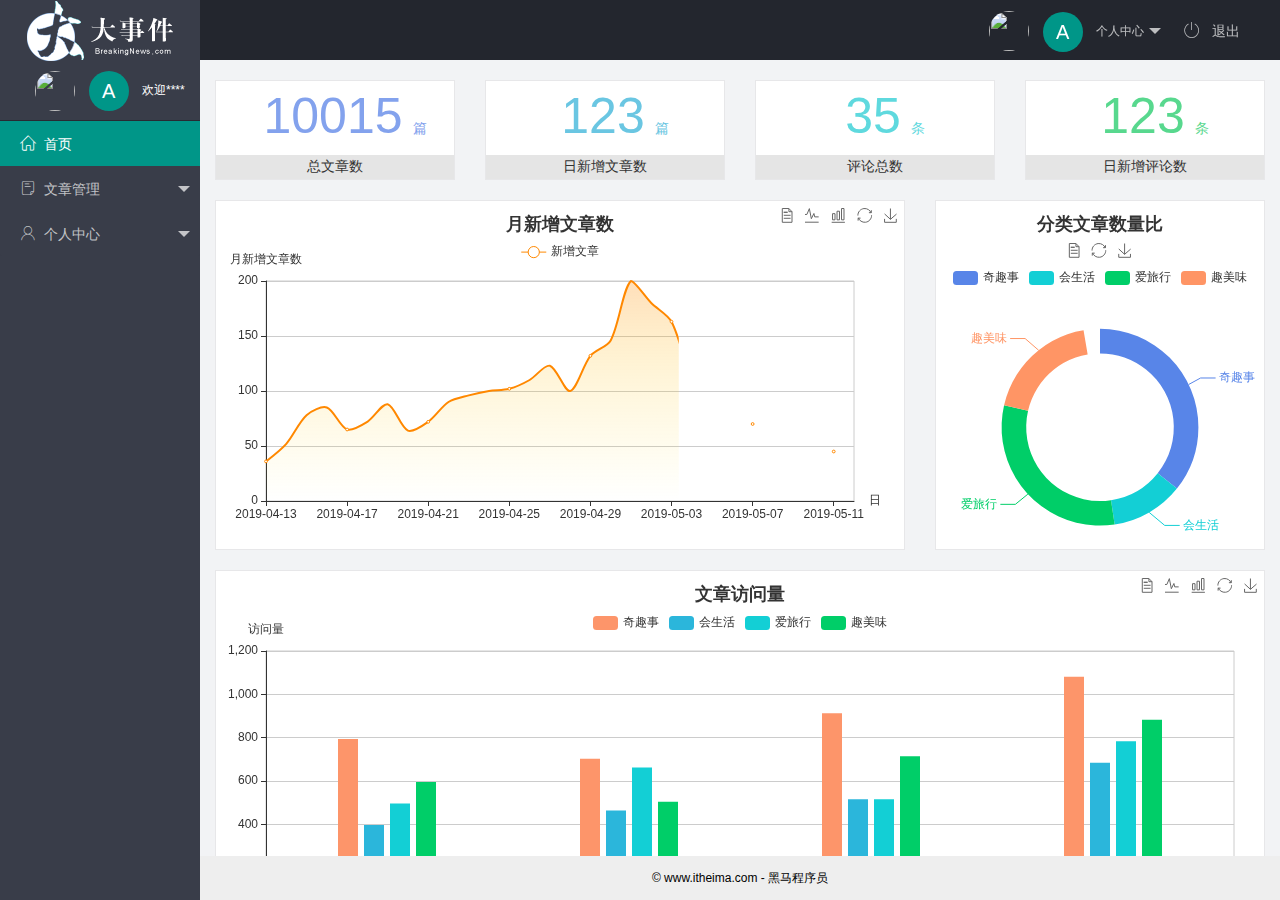
==== commit 83969a38: "完成个人中心功能的开发" ====
--- a/index.html
+++ b/index.html
@@ -23,9 +23,9 @@
               个人中心
             </a>
             <dl class="layui-nav-child">
-              <dd><a href="">基本资料</a></dd>
-              <dd><a href="">更换头像</a></dd>
-              <dd><a href="">重置密码</a></dd>
+              <dd><a href="/user/user_info.html" target="fm">基本资料</a></dd>
+              <dd><a href="/user/user_avater.html" target="fm">更换头像</a></dd>
+              <dd><a href="/user/user_pwd.html" target="fm">重置密码</a></dd>
             </dl>
           </li>
           <li class="layui-nav-item" lay-header-event="menuRight" lay-unselect>
@@ -61,9 +61,9 @@
               <a href="javascript:;">
                 <span class="iconfont icon-user"></span>个人中心</a>
               <dl class="layui-nav-child">
-                <dd><a href="javascript:;"><i class="layui-icon layui-icon-app"></i>基本资料</a></dd>
-                <dd><a href="javascript:;"><i class="layui-icon layui-icon-app"></i>更换头像</a></dd>
-                <dd><a href="javascript:;"><i class="layui-icon layui-icon-app"></i>重置密码</a></dd>
+                <dd><a href="/user/user_info.html" target="fm"><i class="layui-icon layui-icon-app"></i>基本资料</a></dd>
+                <dd><a href="/user/user_avater.html" target="fm"><i class="layui-icon layui-icon-app"></i>更换头像</a></dd>
+                <dd><a href="/user/user_pwd.html" target="fm"><i class="layui-icon layui-icon-app"></i>重置密码</a></dd>
               </dl>
             </li>
           </ul>
